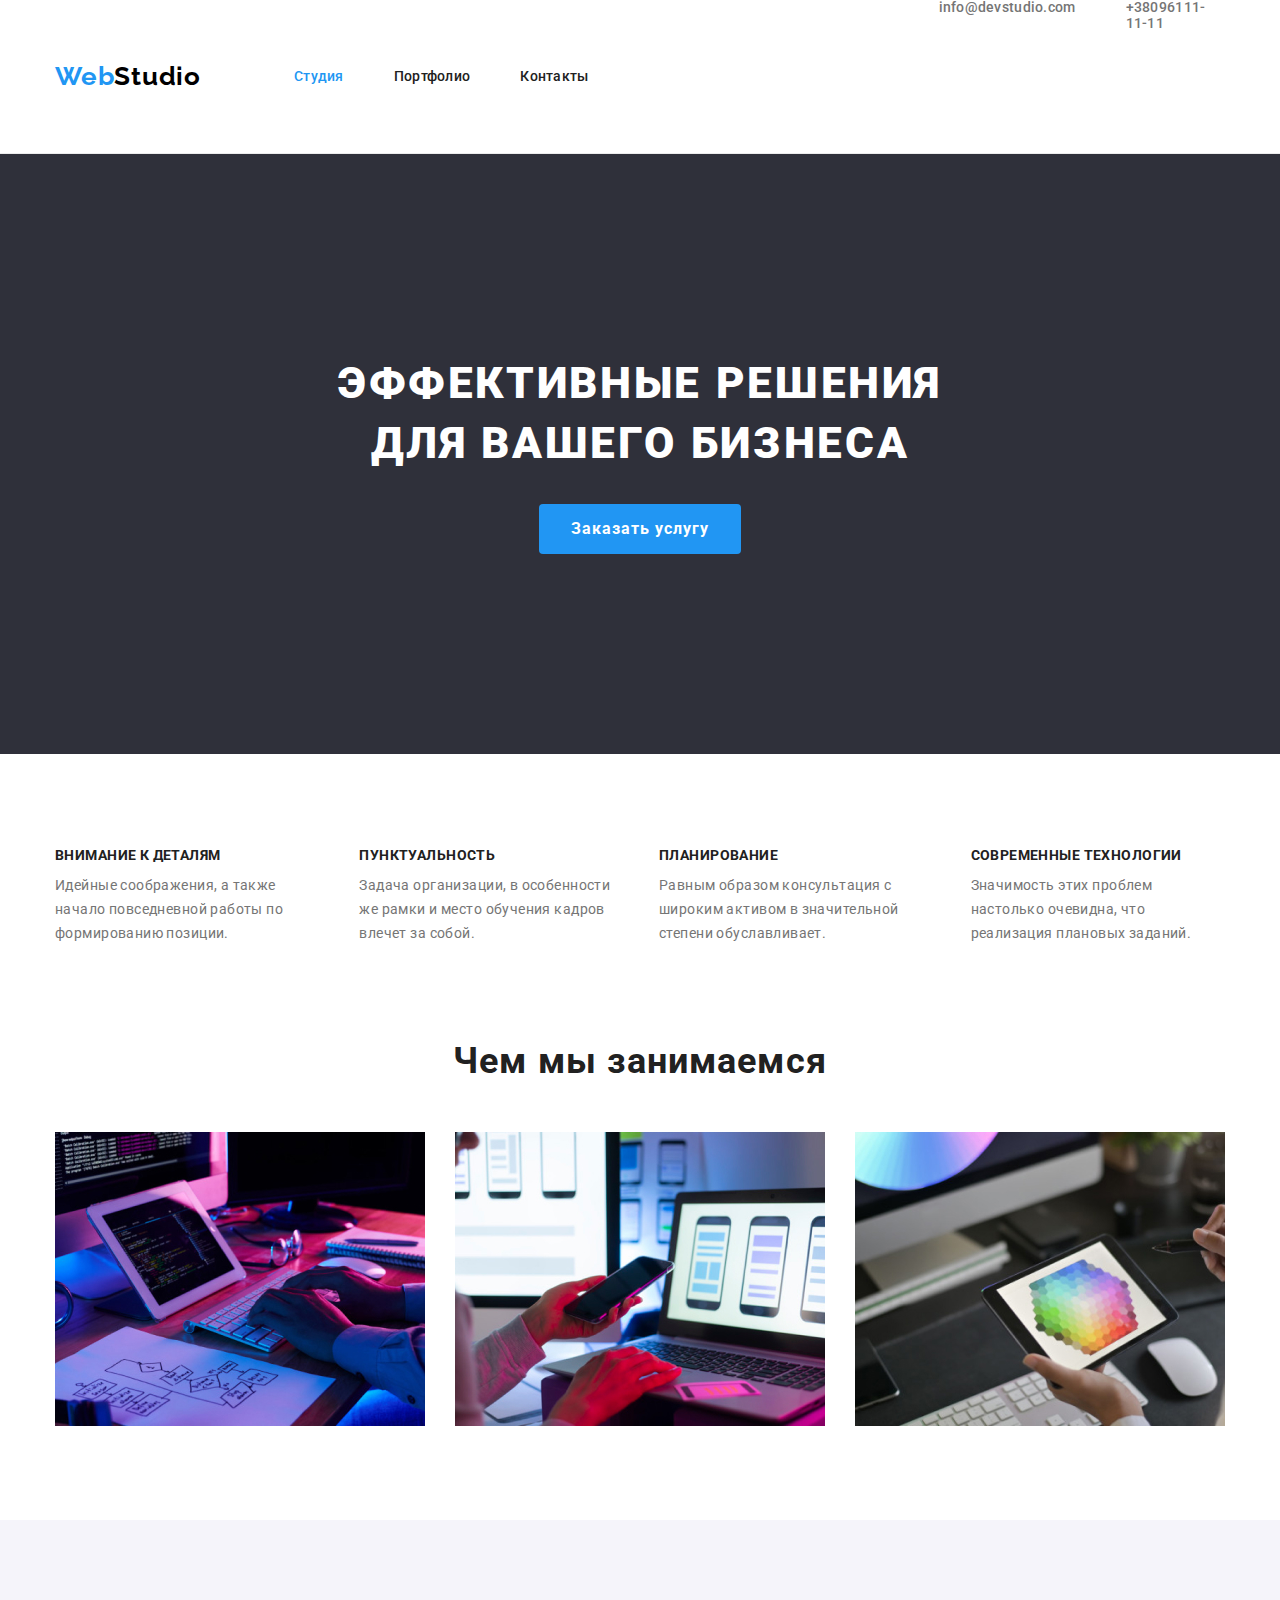
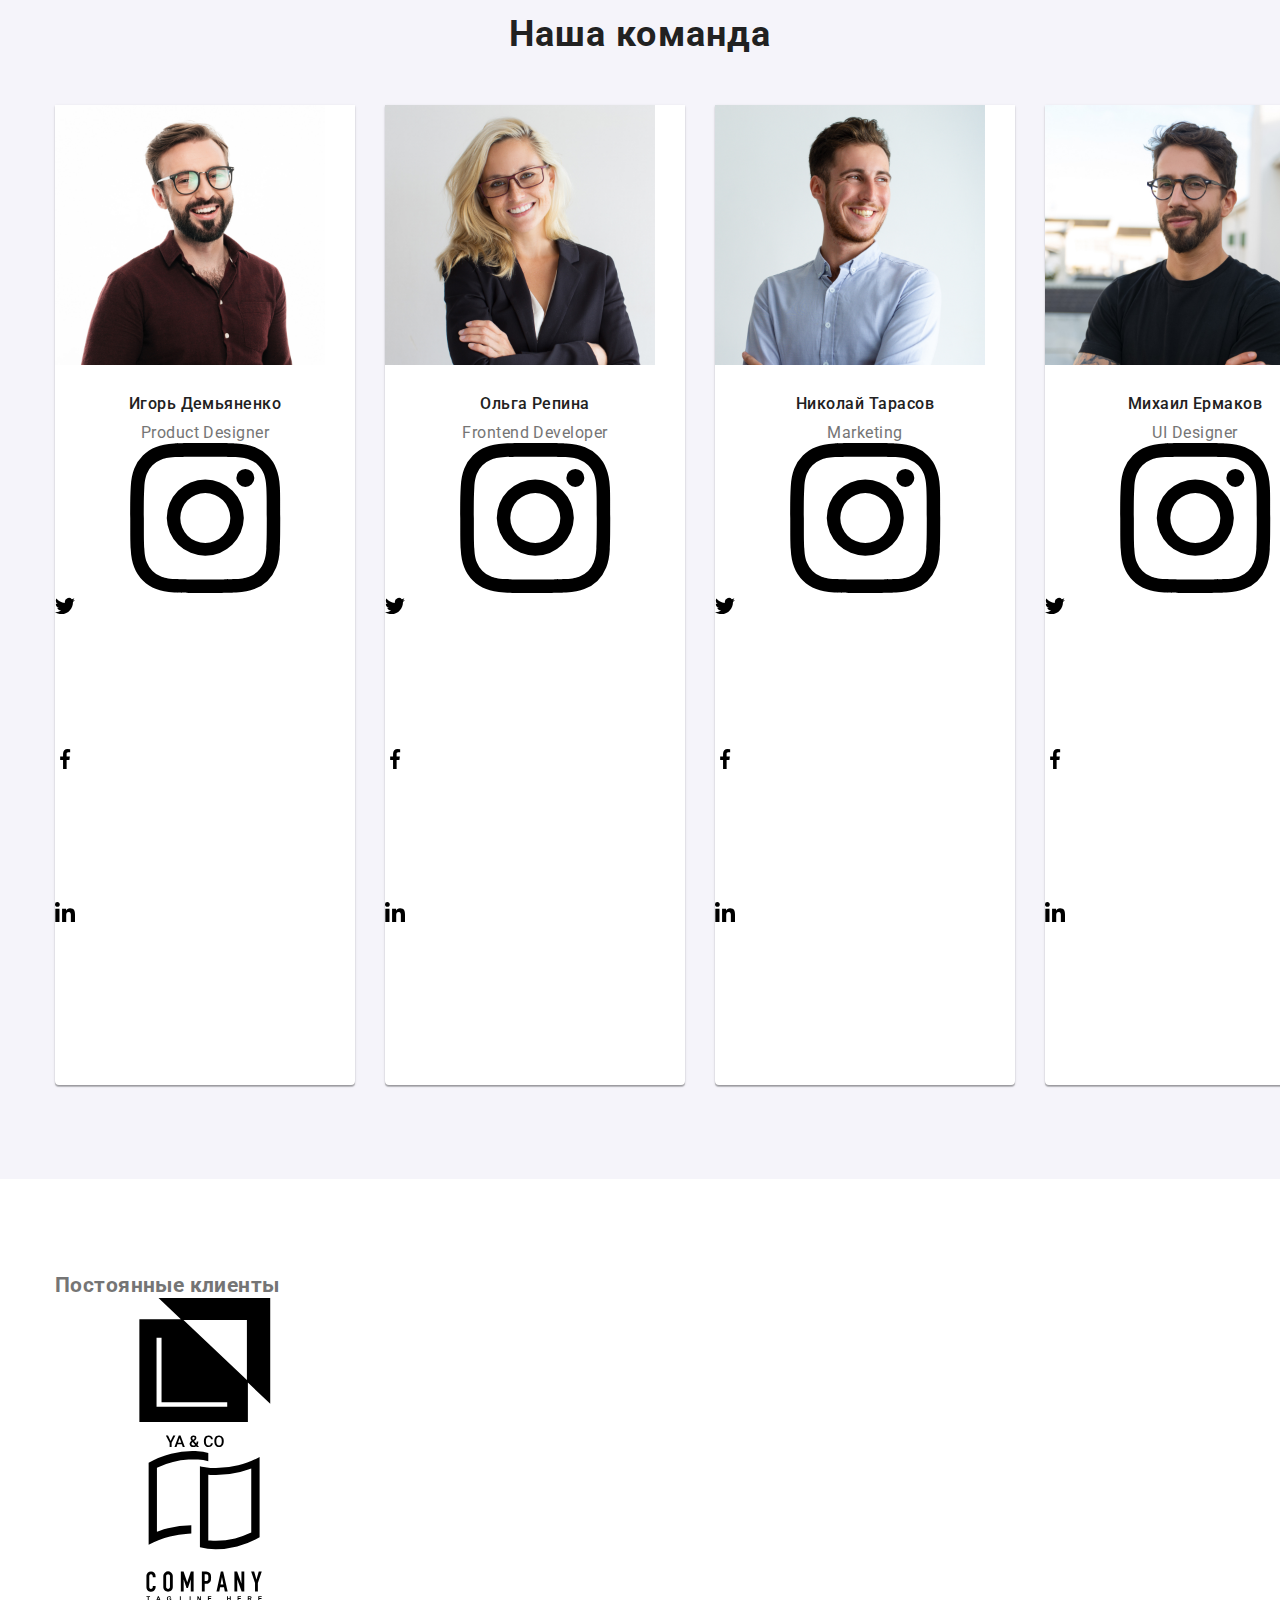
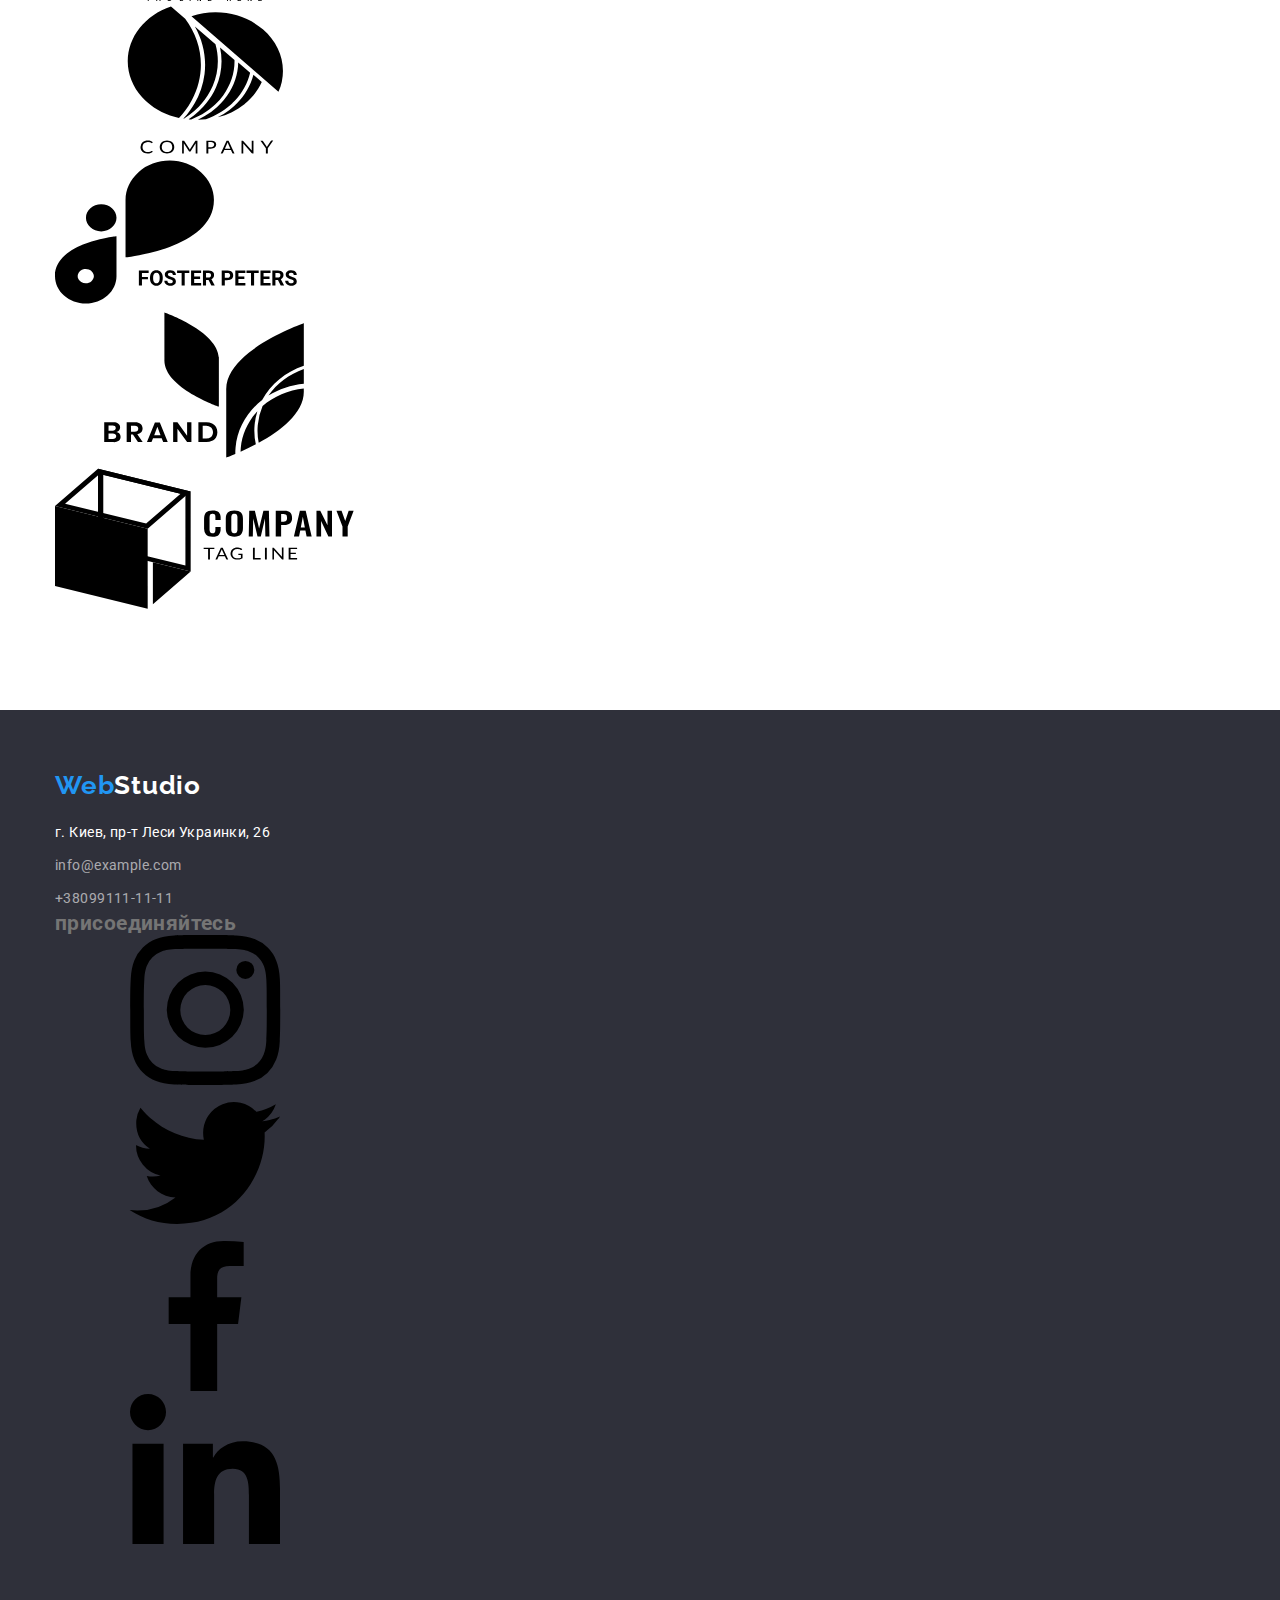
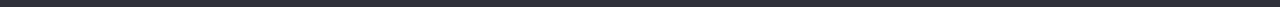
==== index.html @ cafead77 "додає посилання для svg" ====
<!DOCTYPE html>
<html lang="ru">
  <head>
    <meta charset="UTF-8" />
    <meta http-equiv="X-UA-Compatible" content="IE=edge" />
    <meta name="viewport" content="width=device-width, initial-scale=1.0" />
    <link
      rel="stylesheet"
      href="https://cdnjs.cloudflare.com/ajax/libs/modern-normalize/1.0.0/modern-normalize.min.css"
    />
    <link rel="stylesheet" href="./styles/style.css" />
    <title>goit-markup-hw-01</title>
    <link rel="preconnect" href="https://fonts.googleapis.com" />
    <link rel="preconnect" href="https://fonts.gstatic.com" crossorigin />
    <link
      href="https://fonts.googleapis.com/css2?family=Raleway:wght@700&family=Roboto:wght@400;500;700;900&display=swap"
      rel="stylesheet"
    />
  </head>
  <body>
    <!--header-->

    <header class="header-content">
      <div class="container nav">
        <nav class="header-nav">
          <a lang="en" class="logo" href="./index.html"><span class="logo-web">Web</span>Studio</a>

          <ul class="header-link list">
            <li class="item"><a class="link current" href="./index.html">Студия</a></li>
            <li class="item"><a class="link" href="./portfolio.html">Портфолио</a></li>
            <li class="item"><a class="link" href="./index.html">Контакты</a></li>
          </ul>
        </nav>
        <ul class="contact-link list">
          <li>
            <a href="">
              <svg>
                <use href="./images/icon.svg/symbol-defs#icon-mail.svg"></use>
              </svg>
            </a>
          </li>
          <li class="item">
            <a class="link item-mail" href="mailto:info@devstudio.com">info@devstudio.com</a>
          </li>
          <li class="item">
            <a class="link item-phone" href="tel:+380961111111">+38096111-11-11</a>
          </li>
        </ul>
      </div>
    </header>

    <div class="icon"></div>

    <!--Main-->

    <main>
      <!--title-->

      <section class="section hero">
        <div class="container">
          <h1 class="hero-title">
            Эффективные решения <br />
            для вашего бизнеса
          </h1>
          <button class="hero-button" type="button">Заказать услугу</button>
        </div>
      </section>

      <!--skills-->

      <section class="section skill">
        <h2 class="visually-hidden">Скилы</h2>

        <div class="container skill">
          <ul class="skill-list list">
            <li class="skill-box">
              <h3 class="skill-title">Внимание к деталям</h3>
              <p class="skill-text">
                Идейные соображения, а также начало повседневной работы по формированию позиции.
              </p>
            </li>

            <li class="skill-box">
              <h3 class="skill-title">Пунктуальность</h3>
              <p class="skill-text">
                Задача организации, в особенности же рамки и место обучения кадров влечет за собой.
              </p>
            </li>

            <li class="skill-box">
              <h3 class="skill-title">Планирование</h3>
              <p class="skill-text">
                Равным образом консультация с широким активом в значительной степени обуславливает.
              </p>
            </li>

            <li class="skill-box">
              <h3 class="skill-title">Современные технологии</h3>
              <p class="skill-text">
                Значимость этих проблем настолько очевидна, что реализация плановых заданий.
              </p>
            </li>
          </ul>
        </div>
      </section>

      <!-- our work -->

      <section class="section work">
        <div class="container work">
          <h2 class="work-title">Чем мы занимаемся</h2>

          <ul class="work-list list">
            <li class="work-image"><img src="./images/box1.jpg" alt="работа" width="370" /></li>
            <li class="work-image"><img src="./images/box2.jpg" alt="работа" width="370" /></li>
            <li class="work-image"><img src="./images/box3.jpg" alt="работа" width="370" /></li>
          </ul>
        </div>
      </section>

      <!--our team -->

      <section class="section team">
        <div class="container">
          <h2 class="team-title">Наша команда</h2>

          <ul class="team-list list">
            <li class="team-worker">
              <img
                class="worker-photo"
                src="./images/photo1.jpg"
                alt="работник1"
                width="270"
                height="260"
              />
              <div class="team-context">
                <h3 class="team-name">Игорь Демьяненко</h3>
                <p class="team-job">Product Designer</p>
                <ul class="list list-icon">
                  <li class="icon-link">
                    <a class="link link-instagram" href="./portfolio.html">
                      <svg class="icon">
                        <use href="./images/icon.svg/symbol-defs.svg#icon-instagram"></use>
                      </svg>
                    </a>
                  </li>
                  <li class="icon-link">
                    <a class="link link-instagram" href="./portfolio.html">
                      <svg class="icon">
                        <use
                          href="./images/icon.svg/symbol-defs.svg#icon-twitter"
                          width="20"
                          height="20"
                        ></use>
                      </svg>
                    </a>
                  </li>
                  <li class="icon-link">
                    <a class="link" href="./portfolio.html">
                      <svg class="icon icon-instagram">
                        <use
                          href="./images/icon.svg/symbol-defs.svg#icon-facebook"
                          width="20"
                          height="20"
                        ></use>
                      </svg>
                    </a>
                  </li>
                  <li class="icon-link">
                    <a class="link" href="./portfolio.html">
                      <svg class="icon icon-instagram">
                        <use
                          href="./images/icon.svg/symbol-defs.svg#icon-linkedin"
                          width="20"
                          height="20"
                        ></use>
                      </svg>
                    </a>
                  </li>
                </ul>
              </div>
            </li>

            <li class="team-worker">
              <img
                class="worker-photo"
                src="./images/photo2.jpg"
                alt="работник2"
                width="270"
                height="260"
              />
              <div class="team-context">
                <h3 class="team-name">Ольга Репина</h3>
                <p class="team-job">Frontend Developer</p>
                <ul class="list list-icon">
                  <li class="icon-link">
                    <a class="link link-instagram" href="./portfolio.html">
                      <svg class="icon">
                        <use href="./images/icon.svg/symbol-defs.svg#icon-instagram"></use>
                      </svg>
                    </a>
                  </li>
                  <li class="icon-link">
                    <a class="link link-instagram" href="./portfolio.html">
                      <svg class="icon">
                        <use
                          href="./images/icon.svg/symbol-defs.svg#icon-twitter"
                          width="20"
                          height="20"
                        ></use>
                      </svg>
                    </a>
                  </li>
                  <li class="icon-link">
                    <a class="link" href="./portfolio.html">
                      <svg class="icon icon-instagram">
                        <use
                          href="./images/icon.svg/symbol-defs.svg#icon-facebook"
                          width="20"
                          height="20"
                        ></use>
                      </svg>
                    </a>
                  </li>
                  <li class="icon-link">
                    <a class="link" href="./portfolio.html">
                      <svg class="icon icon-instagram">
                        <use
                          href="./images/icon.svg/symbol-defs.svg#icon-linkedin"
                          width="20"
                          height="20"
                        ></use>
                      </svg>
                    </a>
                  </li>
                </ul>
              </div>
            </li>
            <li class="team-worker">
              <img
                class="worker-photo"
                src="./images/photo3.jpg"
                alt="работник3"
                width="270"
                height="260"
              />
              <div class="team-context">
                <h3 class="team-name">Николай Тарасов</h3>
                <p class="team-job">Marketing</p>
                <ul class="list list-icon">
                  <li class="icon-link">
                    <a class="link link-instagram" href="./portfolio.html">
                      <svg class="icon">
                        <use href="./images/icon.svg/symbol-defs.svg#icon-instagram"></use>
                      </svg>
                    </a>
                  </li>
                  <li class="icon-link">
                    <a class="link link-instagram" href="./portfolio.html">
                      <svg class="icon">
                        <use
                          href="./images/icon.svg/symbol-defs.svg#icon-twitter"
                          width="20"
                          height="20"
                        ></use>
                      </svg>
                    </a>
                  </li>
                  <li class="icon-link">
                    <a class="link" href="./portfolio.html">
                      <svg class="icon icon-instagram">
                        <use
                          href="./images/icon.svg/symbol-defs.svg#icon-facebook"
                          width="20"
                          height="20"
                        ></use>
                      </svg>
                    </a>
                  </li>
                  <li class="icon-link">
                    <a class="link" href="./portfolio.html">
                      <svg class="icon icon-instagram">
                        <use
                          href="./images/icon.svg/symbol-defs.svg#icon-linkedin"
                          width="20"
                          height="20"
                        ></use>
                      </svg>
                    </a>
                  </li>
                </ul>
              </div>
            </li>

            <li class="team-worker">
              <img
                class="worker-photo"
                src="./images/photo4.jpg"
                alt="работник4"
                width="270"
                height="260"
              />
              <div class="team-context">
                <h3 class="team-name">Михаил Ермаков</h3>
                <p class="team-job">UI Designer</p>
                <ul class="list list-icon">
                  <li class="icon-link">
                    <a class="link link-instagram" href="./portfolio.html">
                      <svg class="icon">
                        <use href="./images/icon.svg/symbol-defs.svg#icon-instagram"></use>
                      </svg>
                    </a>
                  </li>
                  <li class="icon-link">
                    <a class="link link-instagram" href="./portfolio.html">
                      <svg class="icon">
                        <use
                          href="./images/icon.svg/symbol-defs.svg#icon-twitter"
                          width="20"
                          height="20"
                        ></use>
                      </svg>
                    </a>
                  </li>
                  <li class="icon-link">
                    <a class="link" href="./portfolio.html">
                      <svg class="icon icon-instagram">
                        <use
                          href="./images/icon.svg/symbol-defs.svg#icon-facebook"
                          width="20"
                          height="20"
                        ></use>
                      </svg>
                    </a>
                  </li>
                  <li class="icon-link">
                    <a class="link" href="./portfolio.html">
                      <svg class="icon icon-instagram">
                        <use
                          href="./images/icon.svg/symbol-defs.svg#icon-linkedin"
                          width="20"
                          height="20"
                        ></use>
                      </svg>
                    </a>
                  </li>
                </ul>
              </div>
            </li>
          </ul>
        </div>
      </section>

      <!-- clients -->

      <section class="section">
        <div class="container">
          <h2 class="title title-client">Постоянные клиенты</h2>

          <ul class="list list-client">
            <li>
              <a class="link link-client" href="">
                <svg class="icon-client company1">
                  <use href="./images/icon.svg/symbol-defs.svg#icon-company1"></use>
                </svg>
              </a>
            </li>
            <li>
              <a class="link link-client" href="">
                <svg class="icon-client company2">
                  <use href="./images/icon.svg/symbol-defs.svg#icon-company2"></use>
                </svg>
              </a>
            </li>
            <li>
              <a class="link link-client" href="">
                <svg class="icon-client company3">
                  <use href="./images/icon.svg/symbol-defs.svg#icon-company3"></use>
                </svg>
              </a>
            </li>
            <li>
              <a class="link link-client" href="">
                <svg class="icon-client company4">
                  <use href="./images/icon.svg/symbol-defs.svg#icon-company4"></use>
                </svg>
              </a>
            </li>
            <li>
              <a class="link link-client" href="">
                <svg class="icon-client company5">
                  <use href="./images/icon.svg/symbol-defs.svg#icon-company5"></use>
                </svg>
              </a>
            </li>
            <li>
              <a class="link link-client" href="">
                <svg class="icon-client company6">
                  <use href="./images/icon.svg/symbol-defs.svg#icon-company6"></use>
                </svg>
              </a>
            </li>
          </ul>
        </div>
      </section>
    </main>

    <!--footer-->

    <footer class="footer-content">
      <div class="container footer-container">
        <div>
          <a lang="en" class="logo" href="./index.html"><span class="logo-web">Web</span>Studio</a>
          <address class="addres">
            <ul class="footer-link list">
              <li class="item">
                <a
                  class="map-link"
                  href="https://goo.gl/maps/2Jbn84FayPKxQuNF9"
                  target="_blank"
                  rel="noopener nofollow"
                  >г. Киев, пр-т Леси Украинки, 26
                </a>
              </li>
              <li class="item">
                <a class="link" href="mailto:info@example.com">info@example.com</a>
              </li>
              <li class="item"><a class="link" href="tel:+380991111111">+38099111-11-11</a></li>
            </ul>
          </address>
        </div>
        <div>
          <section class="section-social">
            <h2 class="social-title">присоединяйтесь</h2>
            <ul class="list list-social">
              <li class="blank-social">
                <a class="link" href="">
                  <svg class="footer-icon">
                    <use href="/images/icon.svg/symbol-defs.svg#icon-instagram"></use>
                  </svg>
                </a>
              </li>
              <li class="blank-social">
                <a class="link" href="">
                  <svg class="footer-icon">
                    <use href="/images/icon.svg/symbol-defs.svg#icon-twitter"></use>
                  </svg>
                </a>
              </li>
              <li class="blank-social">
                <a class="link" href="">
                  <svg class="footer-icon">
                    <use href="/images/icon.svg/symbol-defs.svg#icon-facebook"></use>
                  </svg>
                </a>
              </li>
              <li class="blank-social">
                <a class="link" href="">
                  <svg class="footer-icon">
                    <use href="/images/icon.svg/symbol-defs.svg#icon-linkedin"></use>
                  </svg>
                </a>
              </li>
            </ul>
          </section>
        </div>
      </div>
    </footer>
  </body>
</html>
---- styles/style.css ----
:root {
  --primari-text-color: #757575;
  --secondary-text-color: #ffffff;
  --title-text-color: #212121;
  --first-bcg-color: #2f303a;
  --second-bcg-color: #f5f4fa;
  --link-color: #2196f3;
  --third-text-color: rgba(255, 255, 255, 0.6);
  --first-logo-color: #2196f3;
  --second-logo-color: #000000;
  --main-border-color: #ececec;
  --secondary-border-color: #eeeeee;
}

body {
  font-family: 'Roboto', sans-serif;
  font-size: 14px;
  letter-spacing: 0.03em;
  background-color: #ffffff;
  color: var(--primari-text-color);
}

h1,
h2,
h3,
h4,
h5,
h6,
p {
  margin: 0;
}

img {
  display: block;
  max-width: 100%;
  height: auto;
}

.list {
  list-style: none;
  padding-left: 0;
  margin: 0;
}

.link {
  text-decoration: none;
}
/* container */

.container {
  width: 1200px;
  margin: 0 auto;
  padding: 0 15px;
}

/* section */
.section {
  padding-top: 94px;
  padding-bottom: 94px;
}
/* header */

.header-content {
  border-bottom: 1px solid var(--main-border-color);
}

.header-content .logo {
  padding-top: 24px;
  padding-bottom: 25px;
  font-family: 'Raleway';
  font-weight: 700;
  font-size: 26px;
  line-height: 1.19;
  letter-spacing: 0.03em;
  text-decoration: none;
  color: var(--second-logo-color);
}

.logo-web {
  color: var(--first-logo-color);
}

.header-nav {
  display: flex;
}

.container.nav {
  display: flex;
  align-items: center;
}

.header-link {
  align-items: center;
  display: flex;

  margin-left: 93px;
}

.header-content .link:hover,
.header-content .link:focus {
  color: var(--link-color);
}

.header-link .link {
  display: block;
  text-decoration: none;
  font-weight: 500;
  font-size: 14px;
  line-height: 1.14;
  letter-spacing: 0.02em;
  color: var(--title-text-color);
}

.header-link .link.current {
  color: var(--link-color);
}

.header-link > .item:nth-child(n + 2) {
  margin-left: 50px;
}
.contact-link {
  display: flex;

  margin-left: auto;
}
.contact-link .link {
  display: block;

  text-decoration: none;
  font-weight: 500;
  font-size: 14px;
  line-height: 1.14;
  letter-spacing: 0.02em;
  color: var(--primari-text-color);
}

.contact-link > .item:nth-child(n + 2) {
  margin-left: 50px;
}

/* main */

/* hiden */

.visually-hidden {
  position: absolute;
  width: 1px;
  height: 1px;
  margin: -1px;
  border: 0;
  padding: 0;

  white-space: nowrap;
  clip-path: inset(100%);
  clip: rect(0 0 0 0);
  overflow: hidden;
}

/* portfolio setion */

/* portfolio buttons */

.buttons {
  display: flex;
  justify-content: center;

  margin-bottom: 50px;
}

.buttons > .item:nth-child(n + 2) {
  margin-left: 8px;
}

.buttons .button {
  cursor: pointer;

  border-radius: 4px;
  border: transparent;

  text-align: center;

  text-decoration: none;
  font-family: 'Roboto';
  font-style: normal;
  font-weight: 500;
  font-size: 16px;
  line-height: 1.62;
  letter-spacing: 0.03em;
  background-color: var(--second-bcg-color);
  color: var(--title-text-color);
}

.buttons .button:hover,
.buttons .button:focus {
  background-color: var(--link-color);
  color: var(--secondary-text-color);
}

.button.all {
  width: 73px;
  height: 38px;
  left: 495px;
  top: 174px;
}

.button.web {
  width: 128px;
  height: 38px;
  left: 576px;
  top: 174px;
}

.button.app {
  width: 145px;
  height: 38px;
  left: 712px;
  top: 174px;
}

.button.design {
  width: 103px;
  height: 38px;
  left: 865px;
  top: 174px;
}

.button.marcketing {
  width: 130px;
  height: 38px;
  left: 976px;
  top: 174px;
}
/* portfolio projects */

.project-list {
  display: flex;
  flex-wrap: wrap;
}

.project-card {
  width: 370px;
}

.project-card:nth-child(-n + 6) {
  margin-bottom: 30px;
}

.project-card:nth-child(3n + 2) {
  margin-left: 30px;
  margin-right: 30px;
}

.project-box {
  padding: 20px 24px;
  border: 1px solid var(--secondary-border-color);
  border-top: none;
}

.project-title {
  margin-bottom: 4px;
  margin-right: auto;
  font-weight: 700;
  font-size: 18px;
  line-height: 2;
  letter-spacing: 0.06em;
  color: var(--title-text-color);
}

.project-text {
  margin-right: auto;
  font-weight: 400;
  font-size: 16px;
  line-height: 1.88;

  letter-spacing: 0.03em;
}

/* title*/

.section.hero {
  padding-bottom: 200px;
  padding-top: 200px;
  text-align: center;
  background-color: var(--first-bcg-color);
}

.hero .hero-title {
  margin-bottom: 30px;
  font-weight: 900;
  font-size: 44px;
  line-height: 1.36;

  text-align: center;
  letter-spacing: 0.06em;
  text-transform: uppercase;
  color: var(--secondary-text-color);
}

.hero .hero-button {
  cursor: pointer;
  font-weight: 700;
  font-size: 16px;
  line-height: 1.88;

  padding: 10px 32px;

  letter-spacing: 0.06em;
  color: var(--secondary-text-color);
  background-color: var(--link-color);

  border-radius: 4px;
  border: none;
}

.hero-button:hover,
.hero-button:focus {
  background-color: #188ce8;
  box-shadow: 0px 4px 4px rgba(0, 0, 0, 0.15);
}

/* skills */

.skill-list {
  display: flex;
}

.skill-box:not(:last-child) {
  margin-right: 30px;
}

.skill-list .skill-title {
  margin-bottom: 10px;
  font-weight: 700;
  font-size: 14px;
  line-height: 1.14;
  letter-spacing: 0.03em;
  text-transform: uppercase;
  color: var(--title-text-color);
}

.skill-list .skill-text {
  font-weight: 400;
  font-size: 14px;
  line-height: 1.71;
  letter-spacing: 0.03em;
}

/* our work */

.section.work {
  padding-top: 0;
}

.work .work-title {
  margin-bottom: 50px;
  font-weight: 700;
  font-size: 36px;
  line-height: 42px;
  text-align: center;
  letter-spacing: 0.03em;

  color: var(--title-text-color);
}

.work-list {
  display: flex;
}

.work-image:nth-child(2) {
  margin-right: 30px;
  margin-left: 30px;
}

/* our team */

.section.team {
  background-color: var(--second-bcg-color);
}

.team .team-list {
  display: flex;
}

.team-worker {
  border-radius: 0px 0px 4px 4px;
  box-shadow: 0px 1px 3px rgba(0, 0, 0, 0.12), 0px 1px 1px rgba(0, 0, 0, 0.14),
    0px 2px 1px rgba(0, 0, 0, 0.2);
  background-color: var(--secondary-text-color);
}

.team-worker:nth-child(-n + 3) {
  margin-right: 30px;
}

.team-context {
  padding-top: 30px;
  padding-bottom: 30px;
}

.team .team-title {
  margin-bottom: 50px;
  font-weight: 700;
  font-size: 36px;
  line-height: 1.16;
  text-align: center;
  letter-spacing: 0.03em;
  color: var(--title-text-color);
}

.team .team-name {
  margin-top: 0;
  margin-bottom: 10px;
  font-weight: 500;
  font-size: 16px;
  line-height: 1.18;
  /* identical to box height */

  text-align: center;
  letter-spacing: 0.03em;
  color: var(--title-text-color);
}

.team .team-job {
  font-weight: 400;
  font-size: 16px;
  line-height: 1.18;
  /* identical to box height */

  text-align: center;
  letter-spacing: 0.03em;
}

/* footer */

.footer-content {
  padding-top: 60px;
  padding-bottom: 60px;
  background-color: var(--first-bcg-color);
}

.footer-content .logo {
  display: block;
  font-family: 'Raleway';
  font-weight: 700;
  font-size: 26px;
  line-height: 1.19;
  letter-spacing: 0.03em;
  color: var(--secondary-text-color);
  text-decoration: none;
}

.footer-link .link:hover,
.footer-link .link:focus {
  color: var(--link-color);
}

.addres {
  margin-top: 20px;
  font-style: normal;
}

.footer-link .link {
  font-weight: 400;
  font-size: 14px;
  line-height: 1.71;
  letter-spacing: 0.03em;
  color: rgba(255, 255, 255, 0.6);
}

.footer-link > .item:nth-child(n + 2) {
  margin-top: 9px;
}

.map-link {
  text-decoration: none;
  font-weight: 400;
  font-size: 14px;
  line-height: 1.71;
  letter-spacing: 0.03em;
  color: var(--secondary-text-color);
}

.map-link:hover,
.map-link:focus {
  color: var(--link-color);
}
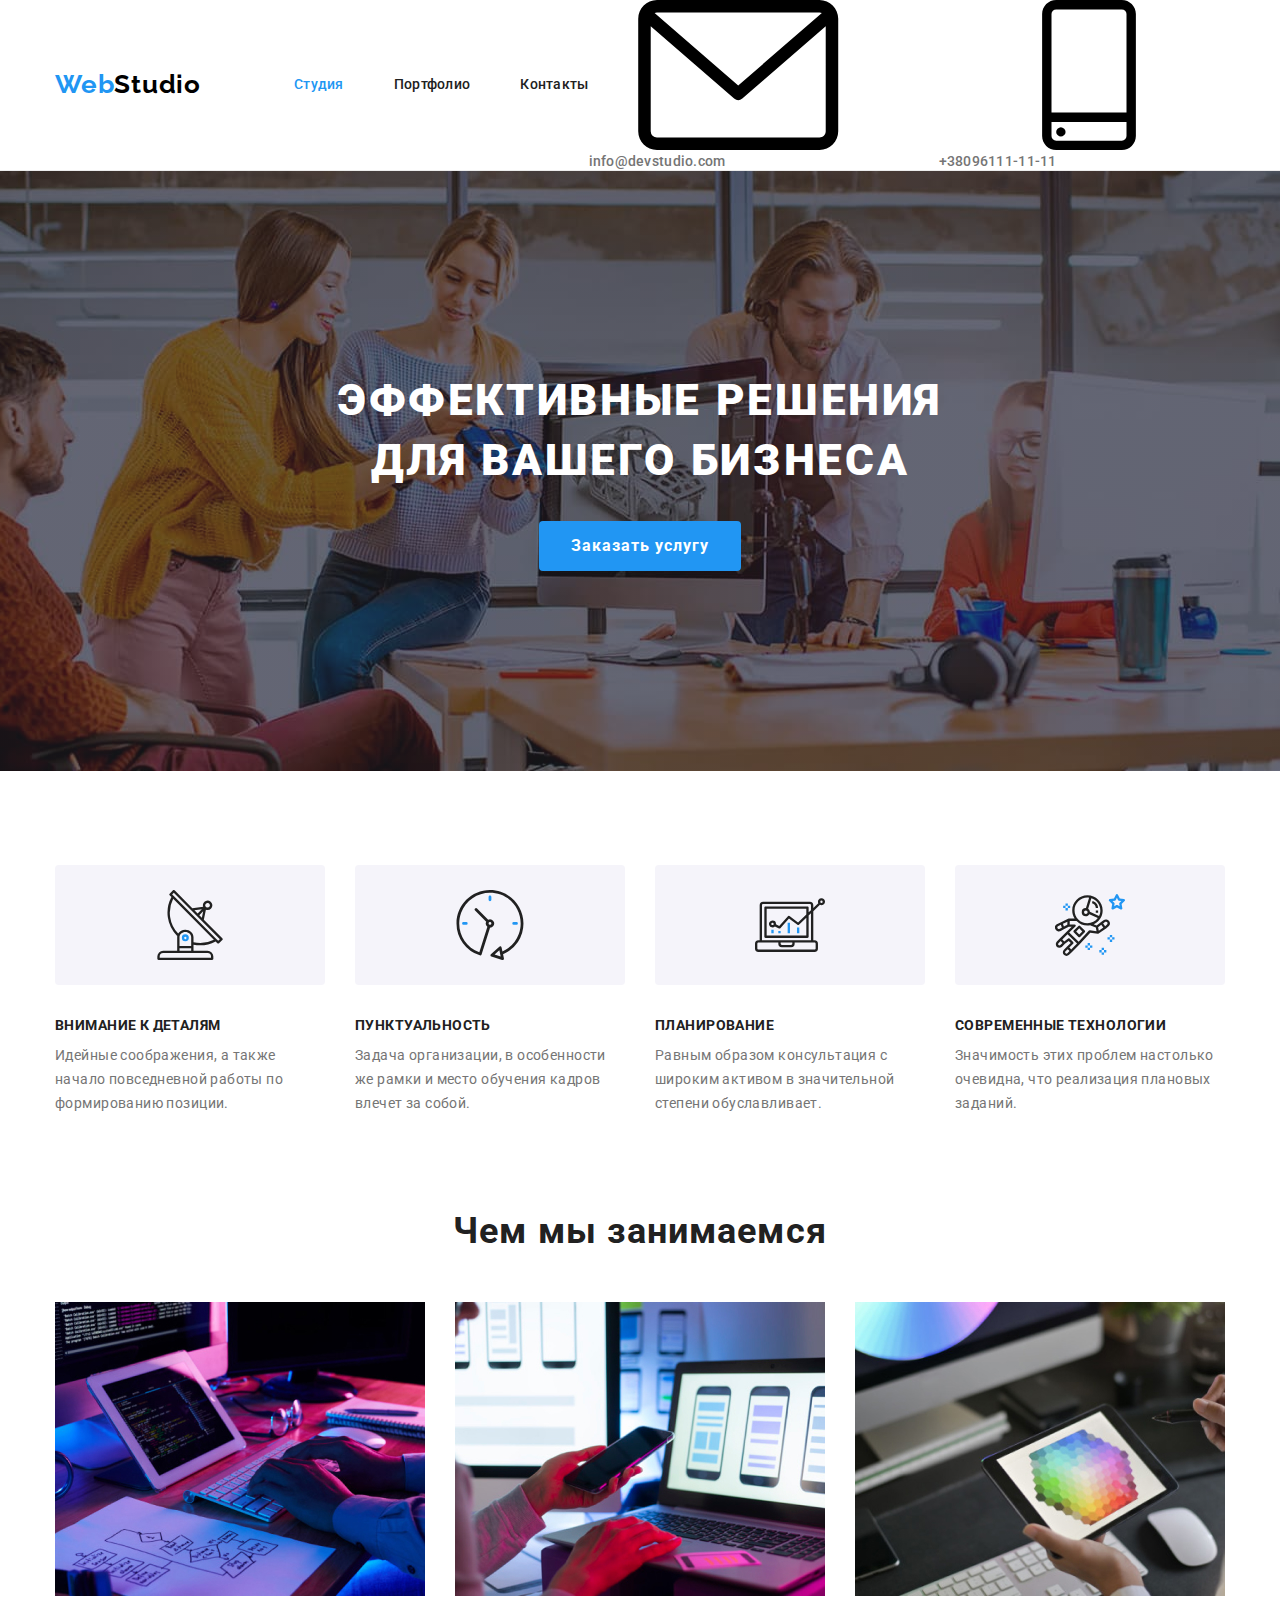
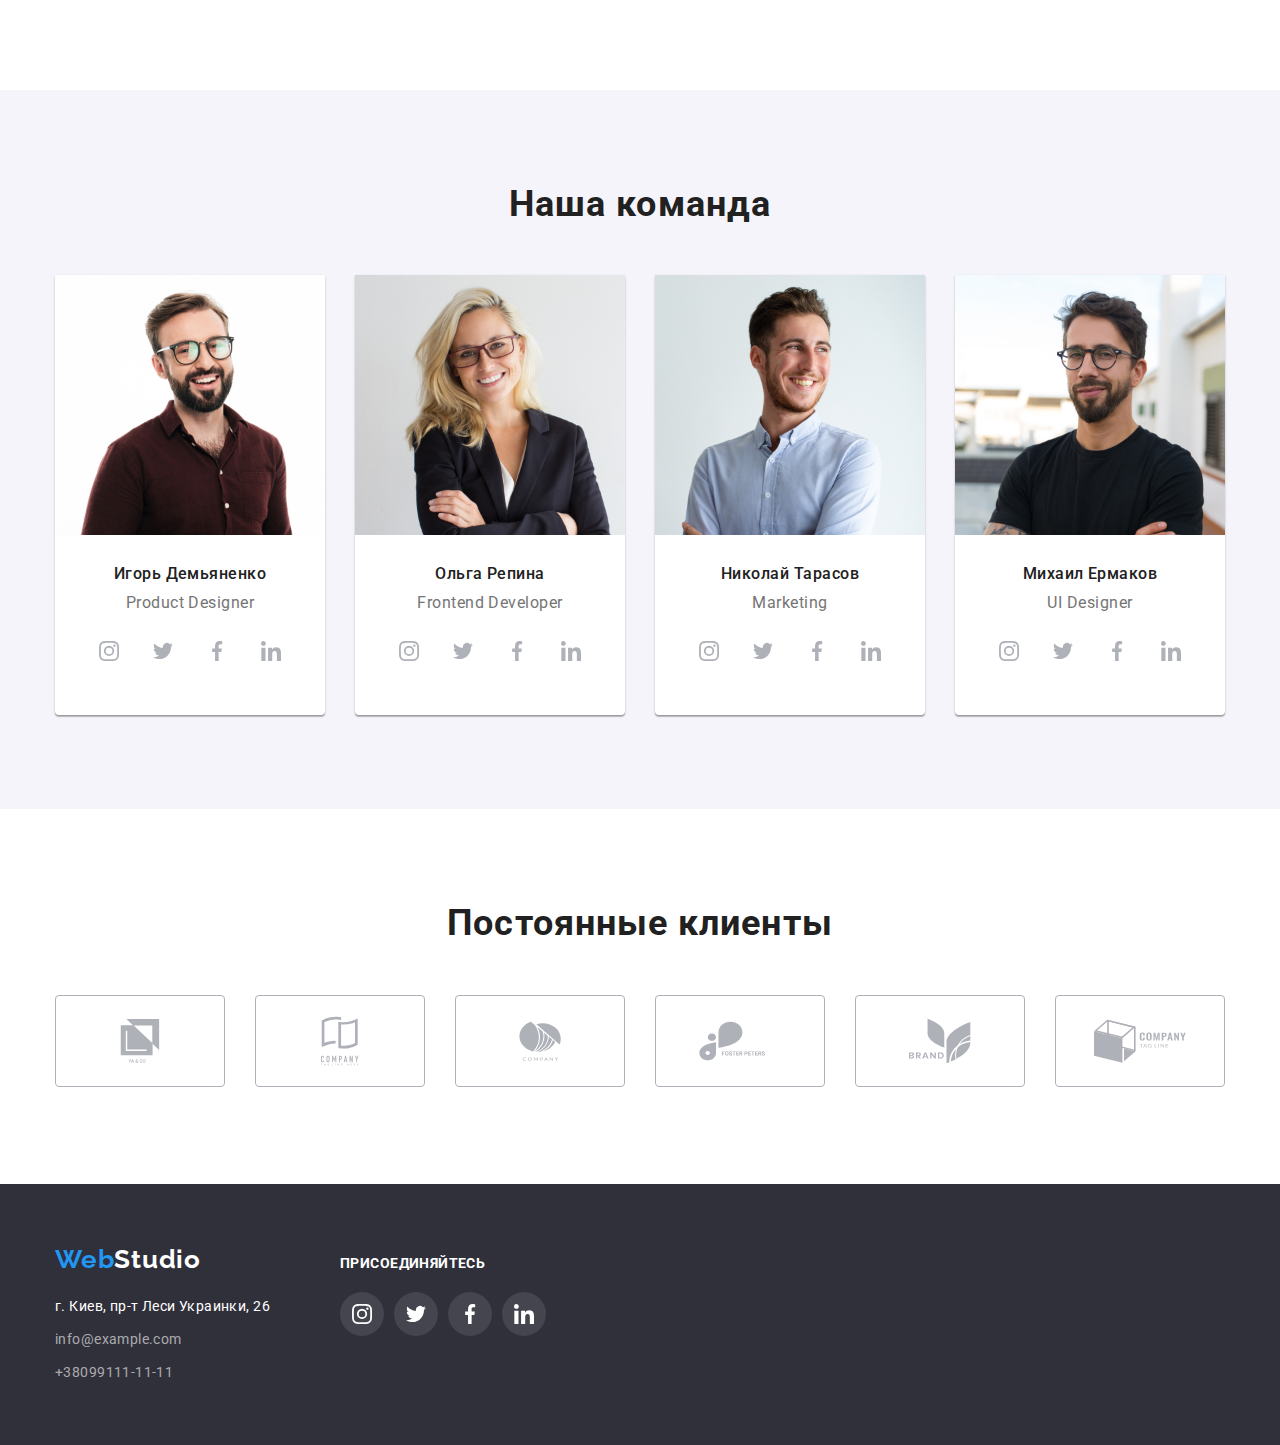
==== commit fcad6413: "додає inline svg" ====
--- a/index.html
+++ b/index.html
@@ -32,24 +32,21 @@
           </ul>
         </nav>
         <ul class="contact-link list">
-          <li>
-            <a href="">
-              <svg>
-                <use href="./images/icon.svg/symbol-defs#icon-mail.svg"></use>
-              </svg>
-            </a>
+          <li class="item">
+            <svg class="icon-mail">
+              <use href="./images/icon.svg/symbol-defs.svg#icon-mail"></use>
+            </svg>
+            <a class="link" href="mailto:info@devstudio.com">info@devstudio.com</a>
           </li>
           <li class="item">
-            <a class="link item-mail" href="mailto:info@devstudio.com">info@devstudio.com</a>
-          </li>
-          <li class="item">
-            <a class="link item-phone" href="tel:+380961111111">+38096111-11-11</a>
+            <svg class="icon-smartphone">
+              <use href="./images/icon.svg/symbol-defs.svg#icon-smartphone"></use>
+            </svg>
+            <a class="link" href="tel:+380961111111">+38096111-11-11</a>
           </li>
         </ul>
       </div>
     </header>
-
-    <div class="icon"></div>
 
     <!--Main-->
 
--- a/styles/style.css
+++ b/styles/style.css
@@ -10,6 +10,8 @@
   --second-logo-color: #000000;
   --main-border-color: #ececec;
   --secondary-border-color: #eeeeee;
+  --main-icon-color: #afb1b8;
+  --main-bg-icon-color: rgba(255, 255, 255, 0.1);
 }
 
 body {
@@ -124,9 +126,6 @@
   margin-left: auto;
 }
 .contact-link .link {
-  display: block;
-
-  text-decoration: none;
   font-weight: 500;
   font-size: 14px;
   line-height: 1.14;
@@ -137,6 +136,39 @@
 .contact-link > .item:nth-child(n + 2) {
   margin-left: 50px;
 }
+
+.icon-mail {
+}
+
+/* .item-mail::before {
+  content: '';
+
+  display: inline-block;
+
+  width: 16px;
+  height: 12px;
+  margin-right: 10px;
+
+  background-image: url(../images/icon.svg/envelope.svg);
+  background-repeat: no-repeat;
+  background-position: center;
+  background-size: cover;
+}
+
+.item-phone::before {
+  content: '';
+
+  display: inline-block;
+
+  width: 10px;
+  height: 16px;
+  margin-right: 10px;
+
+  background-image: url(../images/icon.svg/smartphone.svg);
+  background-repeat: no-repeat;
+  background-position: center;
+  background-size: cover;
+} */
 
 /* main */
 
@@ -194,6 +226,8 @@
 .buttons .button:focus {
   background-color: var(--link-color);
   color: var(--secondary-text-color);
+  box-shadow: 0px 3px 1px rgba(0, 0, 0, 0.1), 0px 1px 2px rgba(0, 0, 0, 0.08),
+    0px 2px 2px rgba(0, 0, 0, 0.12);
 }
 
 .button.all {
@@ -237,6 +271,12 @@
   flex-wrap: wrap;
 }
 
+.project-card:hover,
+.project-card:focus {
+  box-shadow: 0px 1px 1px rgba(0, 0, 0, 0.12), 0px 4px 4px rgba(0, 0, 0, 0.06),
+    1px 4px 6px rgba(0, 0, 0, 0.16);
+}
+
 .project-card {
   width: 370px;
 }
@@ -275,9 +315,19 @@
   letter-spacing: 0.03em;
 }
 
-/* title*/
+/* hero title*/
 
 .section.hero {
+  background-image: linear-gradient(to right, rgba(47, 48, 58, 0.4), rgba(47, 48, 58, 0.4)),
+    url(../images/background-image-hero.jpg);
+
+  background-position: center;
+  background-repeat: no-repeat;
+  background-size: cover;
+
+  max-width: 1600px;
+  margin-left: auto;
+  margin-right: auto;
   padding-bottom: 200px;
   padding-top: 200px;
   text-align: center;
@@ -324,6 +374,36 @@
   display: flex;
 }
 
+.skill-box::before {
+  content: '';
+  display: inline-block;
+  width: 270px;
+  height: 120px;
+  margin-bottom: 30px;
+
+  border-radius: 4px;
+  background-color: var(--second-bcg-color);
+
+  background-repeat: no-repeat;
+  background-position: center;
+}
+
+.skill-box:nth-child(1)::before {
+  background-image: url(../images/icon.svg/satelit.svg);
+}
+
+.skill-box:nth-child(2)::before {
+  background-image: url(../images/icon.svg/clock.svg);
+}
+
+.skill-box:nth-child(3)::before {
+  background-image: url(../images/icon.svg/diagram.svg);
+}
+
+.skill-box:nth-child(4)::before {
+  background-image: url(../images/icon.svg/astronaut.svg);
+}
+
 .skill-box:not(:last-child) {
   margin-right: 30px;
 }
@@ -394,7 +474,7 @@
 
 .team-context {
   padding-top: 30px;
-  padding-bottom: 30px;
+  padding-bottom: 39px;
 }
 
 .team .team-title {
@@ -413,7 +493,6 @@
   font-weight: 500;
   font-size: 16px;
   line-height: 1.18;
-  /* identical to box height */
 
   text-align: center;
   letter-spacing: 0.03em;
@@ -424,13 +503,110 @@
   font-weight: 400;
   font-size: 16px;
   line-height: 1.18;
-  /* identical to box height */
+  margin-bottom: 16px;
 
   text-align: center;
   letter-spacing: 0.03em;
 }
-
+/*  team icons */
+
+.list-icon {
+  display: flex;
+  padding-left: 32px;
+  padding-right: 32px;
+  justify-content: space-between;
+}
+
+.list-icon .link {
+  display: inline-block;
+  cursor: pointer;
+  width: 44px;
+  height: 44px;
+}
+
+.icon {
+  fill: var(--main-icon-color);
+  width: 44px;
+  height: 44px;
+  padding: 12px;
+}
+
+.list-icon .link:hover,
+.list-icon .link:focus {
+  border-radius: 50%;
+  background-color: var(--link-color);
+}
+
+.icon:hover,
+.icon:focus {
+  fill: var(--secondary-text-color);
+}
+
+/* clients */
+
+.title-client {
+  margin-bottom: 50px;
+  font-weight: 700;
+  font-size: 36px;
+  line-height: 1.16;
+  text-align: center;
+  letter-spacing: 0.03em;
+
+  color: var(--title-text-color);
+}
+
+.list-client {
+  display: flex;
+  justify-content: space-between;
+}
+
+.link-client {
+  cursor: pointer;
+  width: 170px;
+  height: 92px;
+}
+
+.icon-client {
+  width: 170px;
+  height: 92px;
+  border: 1px solid var(--main-icon-color);
+  border-radius: 4px;
+  fill: var(--main-icon-color);
+}
+
+.icon-client:hover,
+.icon-client:focus {
+  fill: var(--link-color);
+  border-color: var(--link-color);
+}
+
+.company1 {
+  padding: 23px 64px;
+}
+
+.company2 {
+  padding: 20px 65px;
+}
+
+.company3 {
+  padding: 25px 62px;
+}
+
+.company4 {
+  padding: 25px 42px;
+}
+
+.company5 {
+  padding: 22px 53px;
+}
+
+.company6 {
+  padding: 23px 38px;
+}
 /* footer */
+.footer-container {
+  display: flex;
+}
 
 .footer-content {
   padding-top: 60px;
@@ -484,3 +660,52 @@
 .map-link:focus {
   color: var(--link-color);
 }
+
+/*  social icons */
+
+.social-title {
+  font-weight: 700;
+  font-size: 14px;
+  line-height: 1.14;
+  letter-spacing: 0.03em;
+  text-transform: uppercase;
+
+  color: var(--secondary-text-color);
+
+  padding-top: 12px;
+
+  margin-left: 70px;
+  margin-bottom: 20px;
+}
+
+.list-social {
+  display: flex;
+  margin-left: 70px;
+}
+
+.list-social > .blank-social:not(:last-child) {
+  margin-right: 10px;
+}
+
+.list-social .link {
+  display: inline-block;
+  cursor: pointer;
+  background-color: var(--main-bg-icon-color);
+  border-radius: 50%;
+  width: 44px;
+  height: 44px;
+}
+
+.list-social .link:hover,
+.link-social .link:focus {
+  border-radius: 50%;
+  background-color: var(--link-color);
+}
+
+.footer-icon {
+  fill: var(--secondary-text-color);
+
+  width: 44px;
+  height: 44px;
+  padding: 12px;
+}
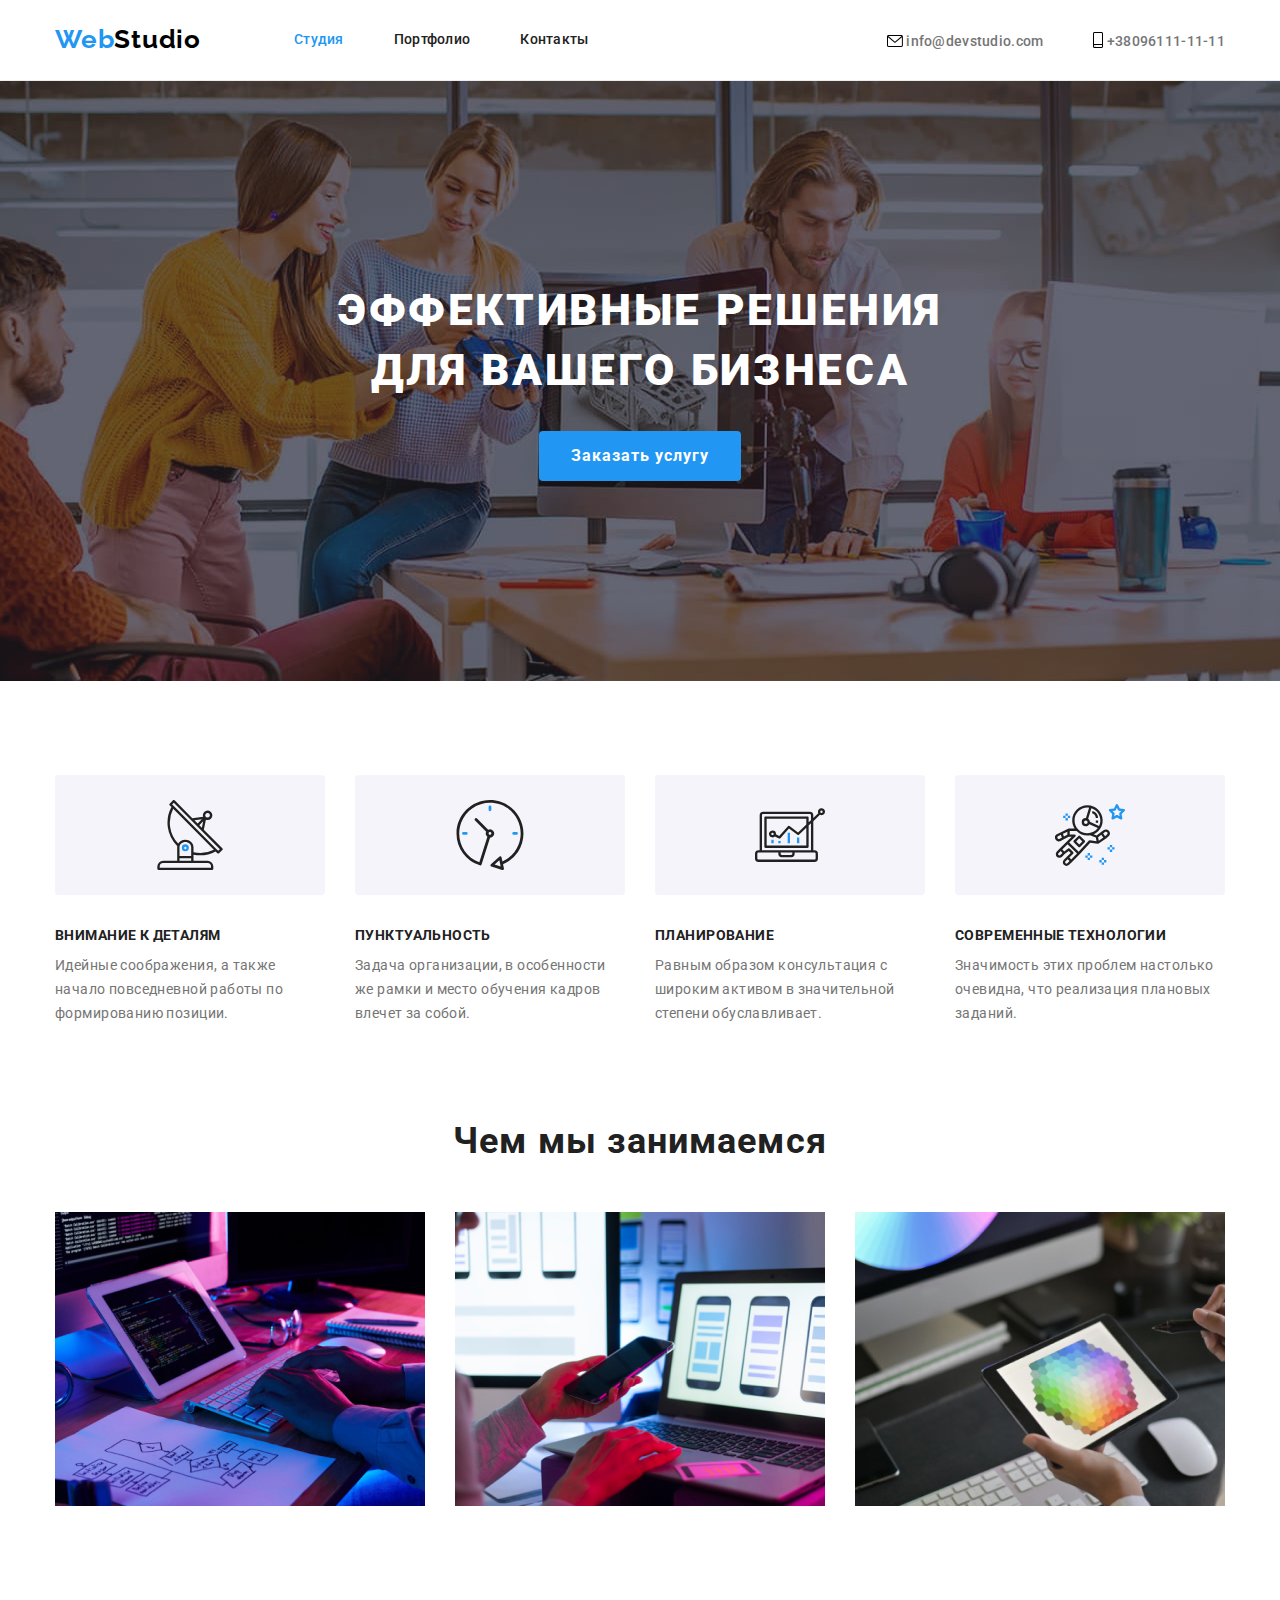
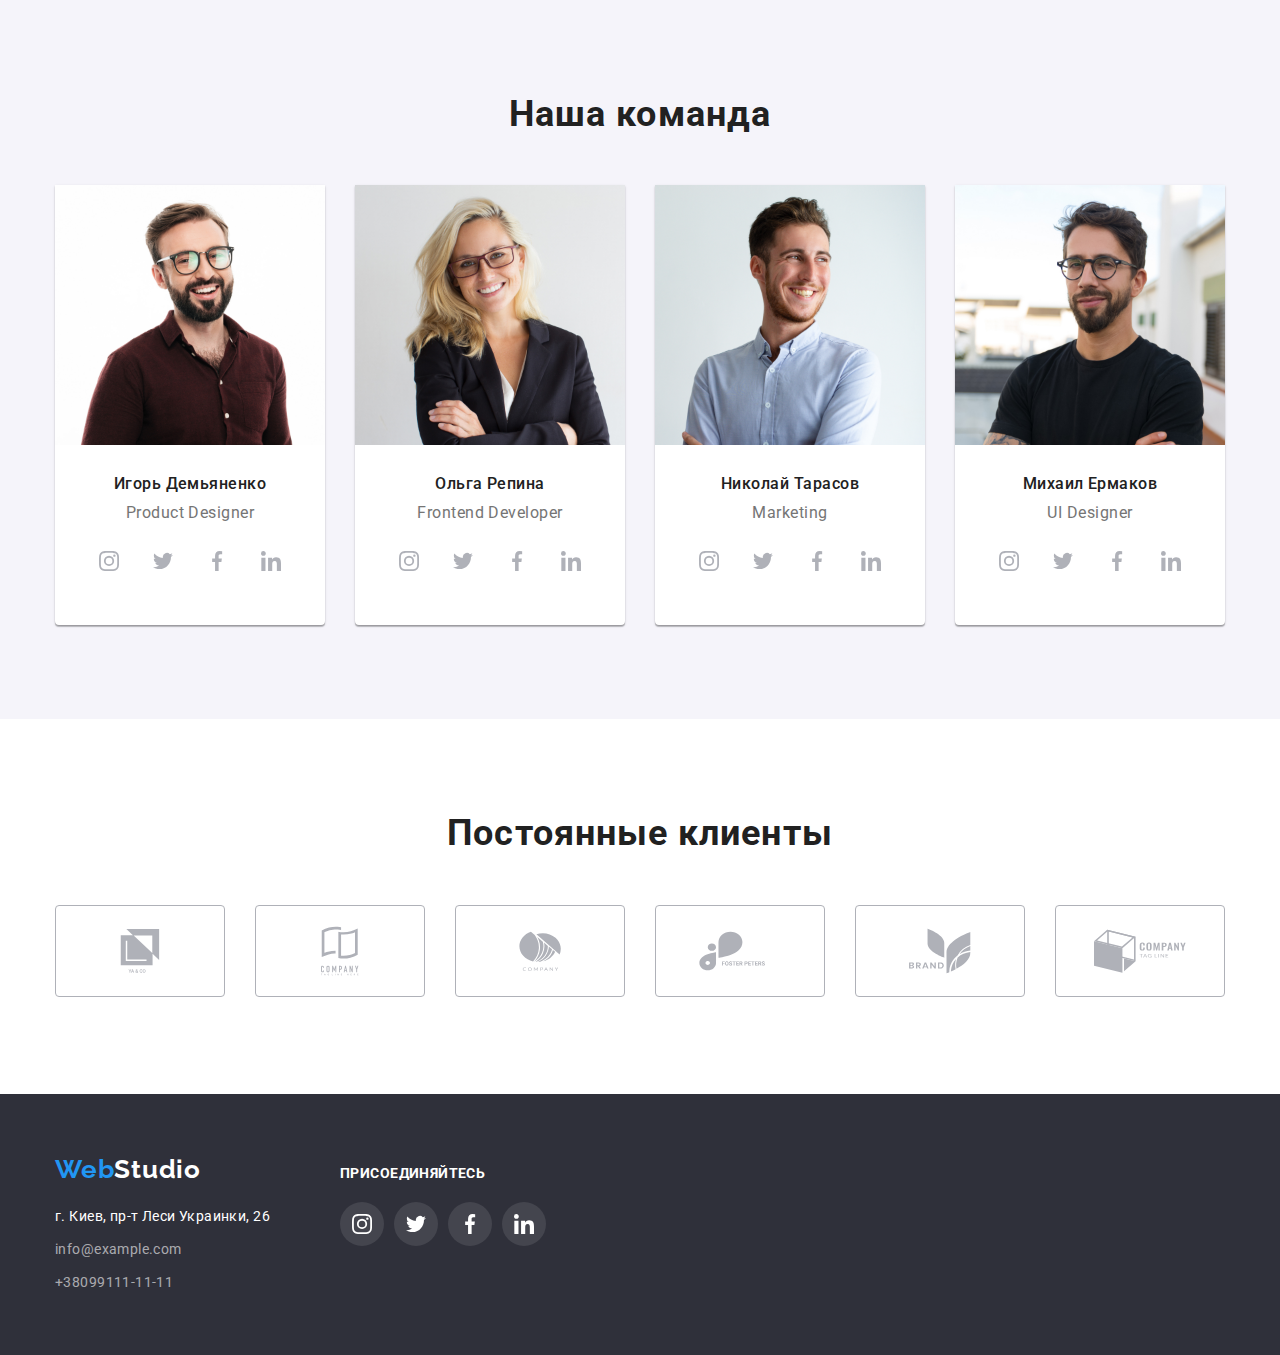
==== commit 62ae84ce: "додає клас item-icon" ====
--- a/index.html
+++ b/index.html
@@ -32,13 +32,13 @@
           </ul>
         </nav>
         <ul class="contact-link list">
-          <li class="item">
+          <li class="item item-icon">
             <svg class="icon-mail">
               <use href="./images/icon.svg/symbol-defs.svg#icon-mail"></use>
             </svg>
             <a class="link" href="mailto:info@devstudio.com">info@devstudio.com</a>
           </li>
-          <li class="item">
+          <li class="item item-icon">
             <svg class="icon-smartphone">
               <use href="./images/icon.svg/symbol-defs.svg#icon-smartphone"></use>
             </svg>
--- a/styles/style.css
+++ b/styles/style.css
@@ -12,6 +12,7 @@
   --secondary-border-color: #eeeeee;
   --main-icon-color: #afb1b8;
   --main-bg-icon-color: rgba(255, 255, 255, 0.1);
+  --hero-linear-gradient: rgba(47, 48, 58, 0.4);
 }
 
 body {
@@ -137,38 +138,34 @@
   margin-left: 50px;
 }
 
+.contact-link > .item:nth-child(1) {
+  position: relative;
+  bottom: -3px;
+}
+
 .icon-mail {
-}
-
-/* .item-mail::before {
-  content: '';
-
   display: inline-block;
 
   width: 16px;
   height: 12px;
-  margin-right: 10px;
-
-  background-image: url(../images/icon.svg/envelope.svg);
-  background-repeat: no-repeat;
-  background-position: center;
-  background-size: cover;
-}
-
-.item-phone::before {
-  content: '';
-
+
+  fill: var(--primari-text-color);
+
+  position: relative;
+  bottom: -1px;
+}
+
+.icon-smartphone {
   display: inline-block;
 
   width: 10px;
   height: 16px;
-  margin-right: 10px;
-
-  background-image: url(../images/icon.svg/smartphone.svg);
-  background-repeat: no-repeat;
-  background-position: center;
-  background-size: cover;
-} */
+
+  fill: var(--primari-text-color);
+
+  position: relative;
+  bottom: -2px;
+}
 
 /* main */
 
@@ -318,7 +315,11 @@
 /* hero title*/
 
 .section.hero {
-  background-image: linear-gradient(to right, rgba(47, 48, 58, 0.4), rgba(47, 48, 58, 0.4)),
+  background-image: linear-gradient(
+      to right,
+      var(--hero-linear-gradient),
+      var(--hero-linear-gradient)
+    ),
     url(../images/background-image-hero.jpg);
 
   background-position: center;
@@ -326,10 +327,12 @@
   background-size: cover;
 
   max-width: 1600px;
+
   margin-left: auto;
   margin-right: auto;
   padding-bottom: 200px;
   padding-top: 200px;
+
   text-align: center;
   background-color: var(--first-bcg-color);
 }
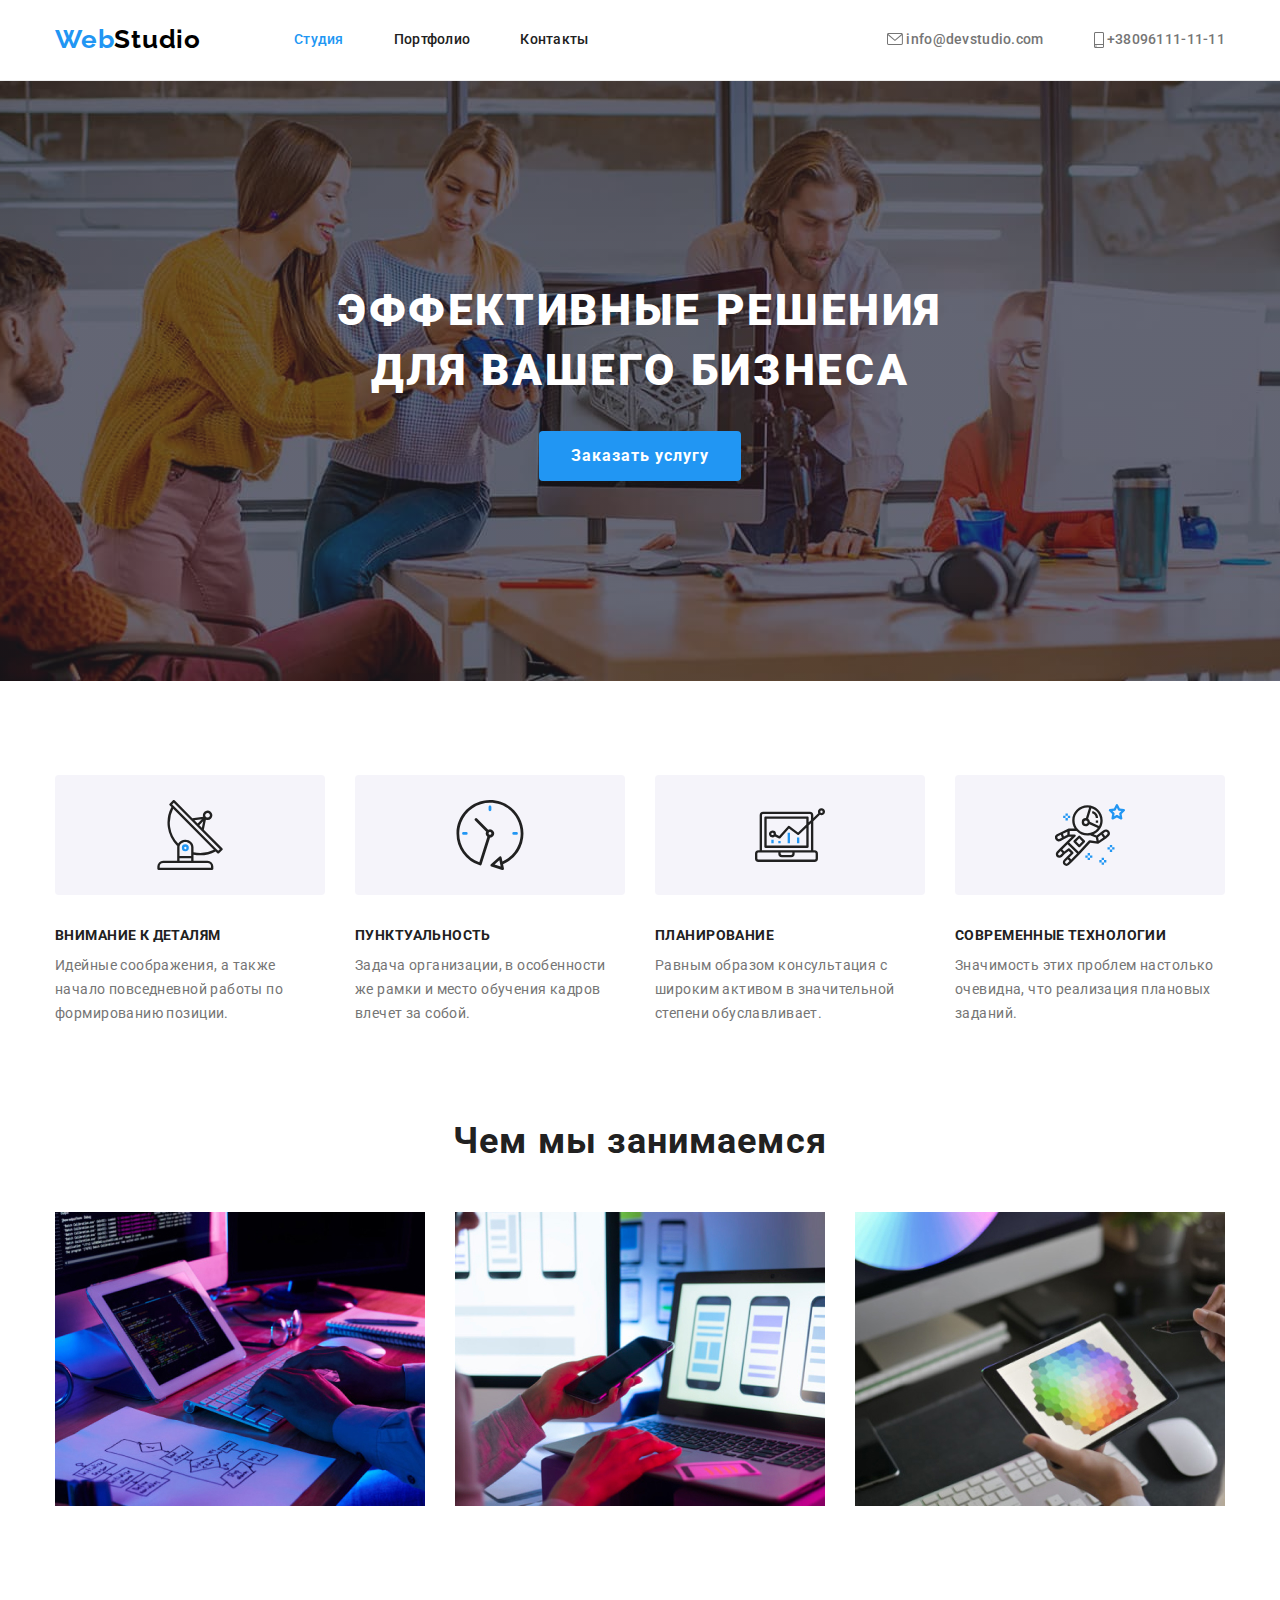
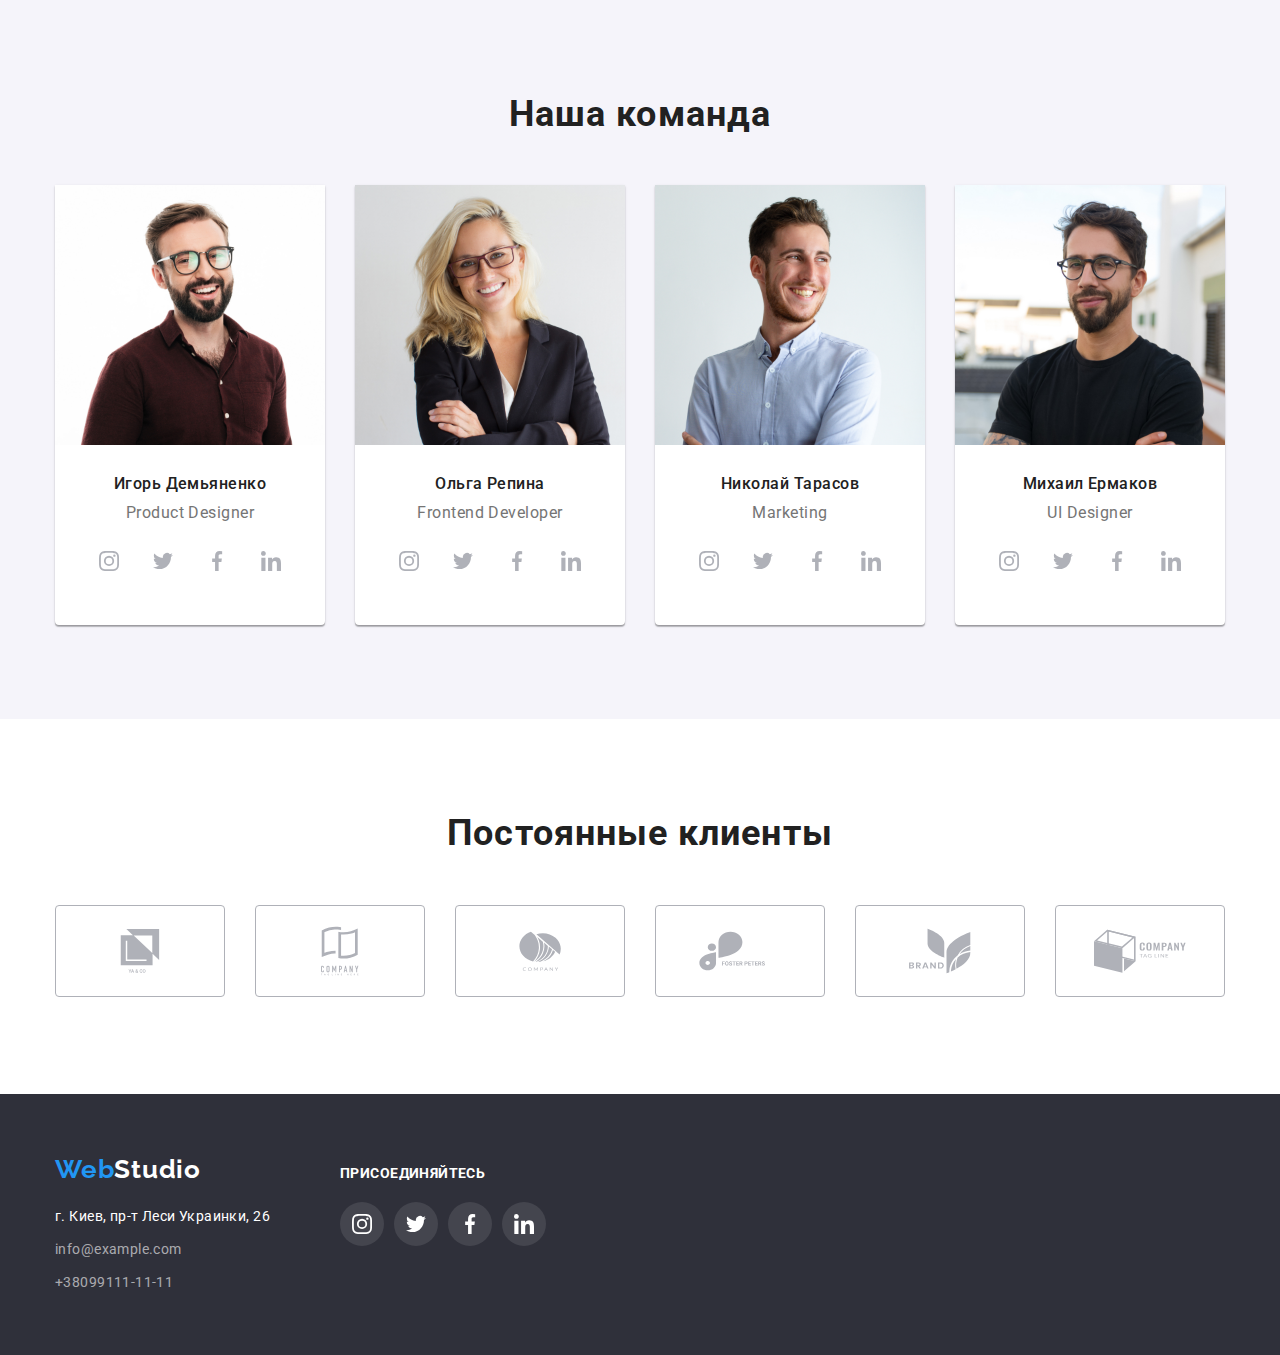
==== commit ccba3cb1: "переміщає в header-i svg в середену посилання, переробляє футер" ====
--- a/index.html
+++ b/index.html
@@ -33,16 +33,20 @@
         </nav>
         <ul class="contact-link list">
           <li class="item item-icon">
-            <svg class="icon-mail">
-              <use href="./images/icon.svg/symbol-defs.svg#icon-mail"></use>
-            </svg>
-            <a class="link" href="mailto:info@devstudio.com">info@devstudio.com</a>
+            <a class="link" href="mailto:info@devstudio.com">
+              <svg class="icon-mail">
+                <use href="./images/icon.svg/symbol-defs.svg#icon-mail"></use>
+              </svg>
+              info@devstudio.com
+            </a>
           </li>
           <li class="item item-icon">
-            <svg class="icon-smartphone">
-              <use href="./images/icon.svg/symbol-defs.svg#icon-smartphone"></use>
-            </svg>
-            <a class="link" href="tel:+380961111111">+38096111-11-11</a>
+            <a class="link" href="tel:+380961111111"
+              ><svg class="icon-smartphone">
+                <use href="./images/icon.svg/symbol-defs.svg#icon-smartphone"></use>
+              </svg>
+              +38096111-11-11
+            </a>
           </li>
         </ul>
       </div>
@@ -104,13 +108,19 @@
       <!-- our work -->
 
       <section class="section work">
-        <div class="container work">
+        <div class="container">
           <h2 class="work-title">Чем мы занимаемся</h2>
 
-          <ul class="work-list list">
-            <li class="work-image"><img src="./images/box1.jpg" alt="работа" width="370" /></li>
-            <li class="work-image"><img src="./images/box2.jpg" alt="работа" width="370" /></li>
-            <li class="work-image"><img src="./images/box3.jpg" alt="работа" width="370" /></li>
+          <ul class="work-list list set-card">
+            <li class="work-image set-item">
+              <img src="./images/box1.jpg" alt="работа" width="370" />
+            </li>
+            <li class="work-image set-item">
+              <img src="./images/box2.jpg" alt="работа" width="370" />
+            </li>
+            <li class="work-image set-item">
+              <img src="./images/box3.jpg" alt="работа" width="370" />
+            </li>
           </ul>
         </div>
       </section>
@@ -121,8 +131,8 @@
         <div class="container">
           <h2 class="team-title">Наша команда</h2>
 
-          <ul class="team-list list">
-            <li class="team-worker">
+          <ul class="team-list list set-card">
+            <li class="team-worker set-item">
               <img
                 class="worker-photo"
                 src="./images/photo1.jpg"
@@ -134,14 +144,14 @@
                 <h3 class="team-name">Игорь Демьяненко</h3>
                 <p class="team-job">Product Designer</p>
                 <ul class="list list-icon">
-                  <li class="icon-link">
+                  <li class="icon-link icon-social">
                     <a class="link link-instagram" href="./portfolio.html">
                       <svg class="icon">
                         <use href="./images/icon.svg/symbol-defs.svg#icon-instagram"></use>
                       </svg>
                     </a>
                   </li>
-                  <li class="icon-link">
+                  <li class="icon-link icon-social">
                     <a class="link link-instagram" href="./portfolio.html">
                       <svg class="icon">
                         <use
@@ -152,7 +162,7 @@
                       </svg>
                     </a>
                   </li>
-                  <li class="icon-link">
+                  <li class="icon-link icon-social">
                     <a class="link" href="./portfolio.html">
                       <svg class="icon icon-instagram">
                         <use
@@ -163,7 +173,7 @@
                       </svg>
                     </a>
                   </li>
-                  <li class="icon-link">
+                  <li class="icon-link icon-social">
                     <a class="link" href="./portfolio.html">
                       <svg class="icon icon-instagram">
                         <use
@@ -178,7 +188,7 @@
               </div>
             </li>
 
-            <li class="team-worker">
+            <li class="team-worker set-item">
               <img
                 class="worker-photo"
                 src="./images/photo2.jpg"
@@ -233,7 +243,7 @@
                 </ul>
               </div>
             </li>
-            <li class="team-worker">
+            <li class="team-worker set-item">
               <img
                 class="worker-photo"
                 src="./images/photo3.jpg"
@@ -289,7 +299,7 @@
               </div>
             </li>
 
-            <li class="team-worker">
+            <li class="team-worker set-item">
               <img
                 class="worker-photo"
                 src="./images/photo4.jpg"
@@ -354,43 +364,43 @@
         <div class="container">
           <h2 class="title title-client">Постоянные клиенты</h2>
 
-          <ul class="list list-client">
-            <li>
+          <ul class="list list-client set-card">
+            <li class="item-client set-item">
               <a class="link link-client" href="">
                 <svg class="icon-client company1">
                   <use href="./images/icon.svg/symbol-defs.svg#icon-company1"></use>
                 </svg>
               </a>
             </li>
-            <li>
+            <li class="item-client set-item">
               <a class="link link-client" href="">
                 <svg class="icon-client company2">
                   <use href="./images/icon.svg/symbol-defs.svg#icon-company2"></use>
                 </svg>
               </a>
             </li>
-            <li>
+            <li class="item-client set-item">
               <a class="link link-client" href="">
                 <svg class="icon-client company3">
                   <use href="./images/icon.svg/symbol-defs.svg#icon-company3"></use>
                 </svg>
               </a>
             </li>
-            <li>
+            <li class="item-client set-item">
               <a class="link link-client" href="">
                 <svg class="icon-client company4">
                   <use href="./images/icon.svg/symbol-defs.svg#icon-company4"></use>
                 </svg>
               </a>
             </li>
-            <li>
+            <li class="item-client set-item">
               <a class="link link-client" href="">
                 <svg class="icon-client company5">
                   <use href="./images/icon.svg/symbol-defs.svg#icon-company5"></use>
                 </svg>
               </a>
             </li>
-            <li>
+            <li class="item-client set-item">
               <a class="link link-client" href="">
                 <svg class="icon-client company6">
                   <use href="./images/icon.svg/symbol-defs.svg#icon-company6"></use>
@@ -426,40 +436,38 @@
             </ul>
           </address>
         </div>
-        <div>
-          <section class="section-social">
-            <h2 class="social-title">присоединяйтесь</h2>
-            <ul class="list list-social">
-              <li class="blank-social">
-                <a class="link" href="">
-                  <svg class="footer-icon">
-                    <use href="/images/icon.svg/symbol-defs.svg#icon-instagram"></use>
-                  </svg>
-                </a>
-              </li>
-              <li class="blank-social">
-                <a class="link" href="">
-                  <svg class="footer-icon">
-                    <use href="/images/icon.svg/symbol-defs.svg#icon-twitter"></use>
-                  </svg>
-                </a>
-              </li>
-              <li class="blank-social">
-                <a class="link" href="">
-                  <svg class="footer-icon">
-                    <use href="/images/icon.svg/symbol-defs.svg#icon-facebook"></use>
-                  </svg>
-                </a>
-              </li>
-              <li class="blank-social">
-                <a class="link" href="">
-                  <svg class="footer-icon">
-                    <use href="/images/icon.svg/symbol-defs.svg#icon-linkedin"></use>
-                  </svg>
-                </a>
-              </li>
-            </ul>
-          </section>
+        <div class="container-social">
+          <h2 class="social-title">присоединяйтесь</h2>
+          <ul class="list list-social">
+            <li class="blank-social icon-social">
+              <a class="link" href="">
+                <svg class="footer-icon">
+                  <use href="/images/icon.svg/symbol-defs.svg#icon-instagram"></use>
+                </svg>
+              </a>
+            </li>
+            <li class="blank-social icon-social">
+              <a class="link" href="">
+                <svg class="footer-icon">
+                  <use href="/images/icon.svg/symbol-defs.svg#icon-twitter"></use>
+                </svg>
+              </a>
+            </li>
+            <li class="blank-social icon-social">
+              <a class="link" href="">
+                <svg class="footer-icon">
+                  <use href="/images/icon.svg/symbol-defs.svg#icon-facebook"></use>
+                </svg>
+              </a>
+            </li>
+            <li class="blank-social icon-social">
+              <a class="link" href="">
+                <svg class="footer-icon">
+                  <use href="/images/icon.svg/symbol-defs.svg#icon-linkedin"></use>
+                </svg>
+              </a>
+            </li>
+          </ul>
         </div>
       </div>
     </footer>
--- a/styles/style.css
+++ b/styles/style.css
@@ -13,6 +13,7 @@
   --main-icon-color: #afb1b8;
   --main-bg-icon-color: rgba(255, 255, 255, 0.1);
   --hero-linear-gradient: rgba(47, 48, 58, 0.4);
+  --icon-color: currentColor;
 }
 
 body {
@@ -121,11 +122,17 @@
 .header-link > .item:nth-child(n + 2) {
   margin-left: 50px;
 }
+
+.item-icon:hover {
+  color: var(--link-color);
+}
+
 .contact-link {
   display: flex;
 
   margin-left: auto;
 }
+
 .contact-link .link {
   font-weight: 500;
   font-size: 14px;
@@ -138,33 +145,18 @@
   margin-left: 50px;
 }
 
-.contact-link > .item:nth-child(1) {
-  position: relative;
-  bottom: -3px;
-}
-
 .icon-mail {
-  display: inline-block;
+  vertical-align: -1px;
 
   width: 16px;
   height: 12px;
-
-  fill: var(--primari-text-color);
-
-  position: relative;
-  bottom: -1px;
 }
 
 .icon-smartphone {
-  display: inline-block;
+  vertical-align: bottom;
 
   width: 10px;
   height: 16px;
-
-  fill: var(--primari-text-color);
-
-  position: relative;
-  bottom: -2px;
 }
 
 /* main */
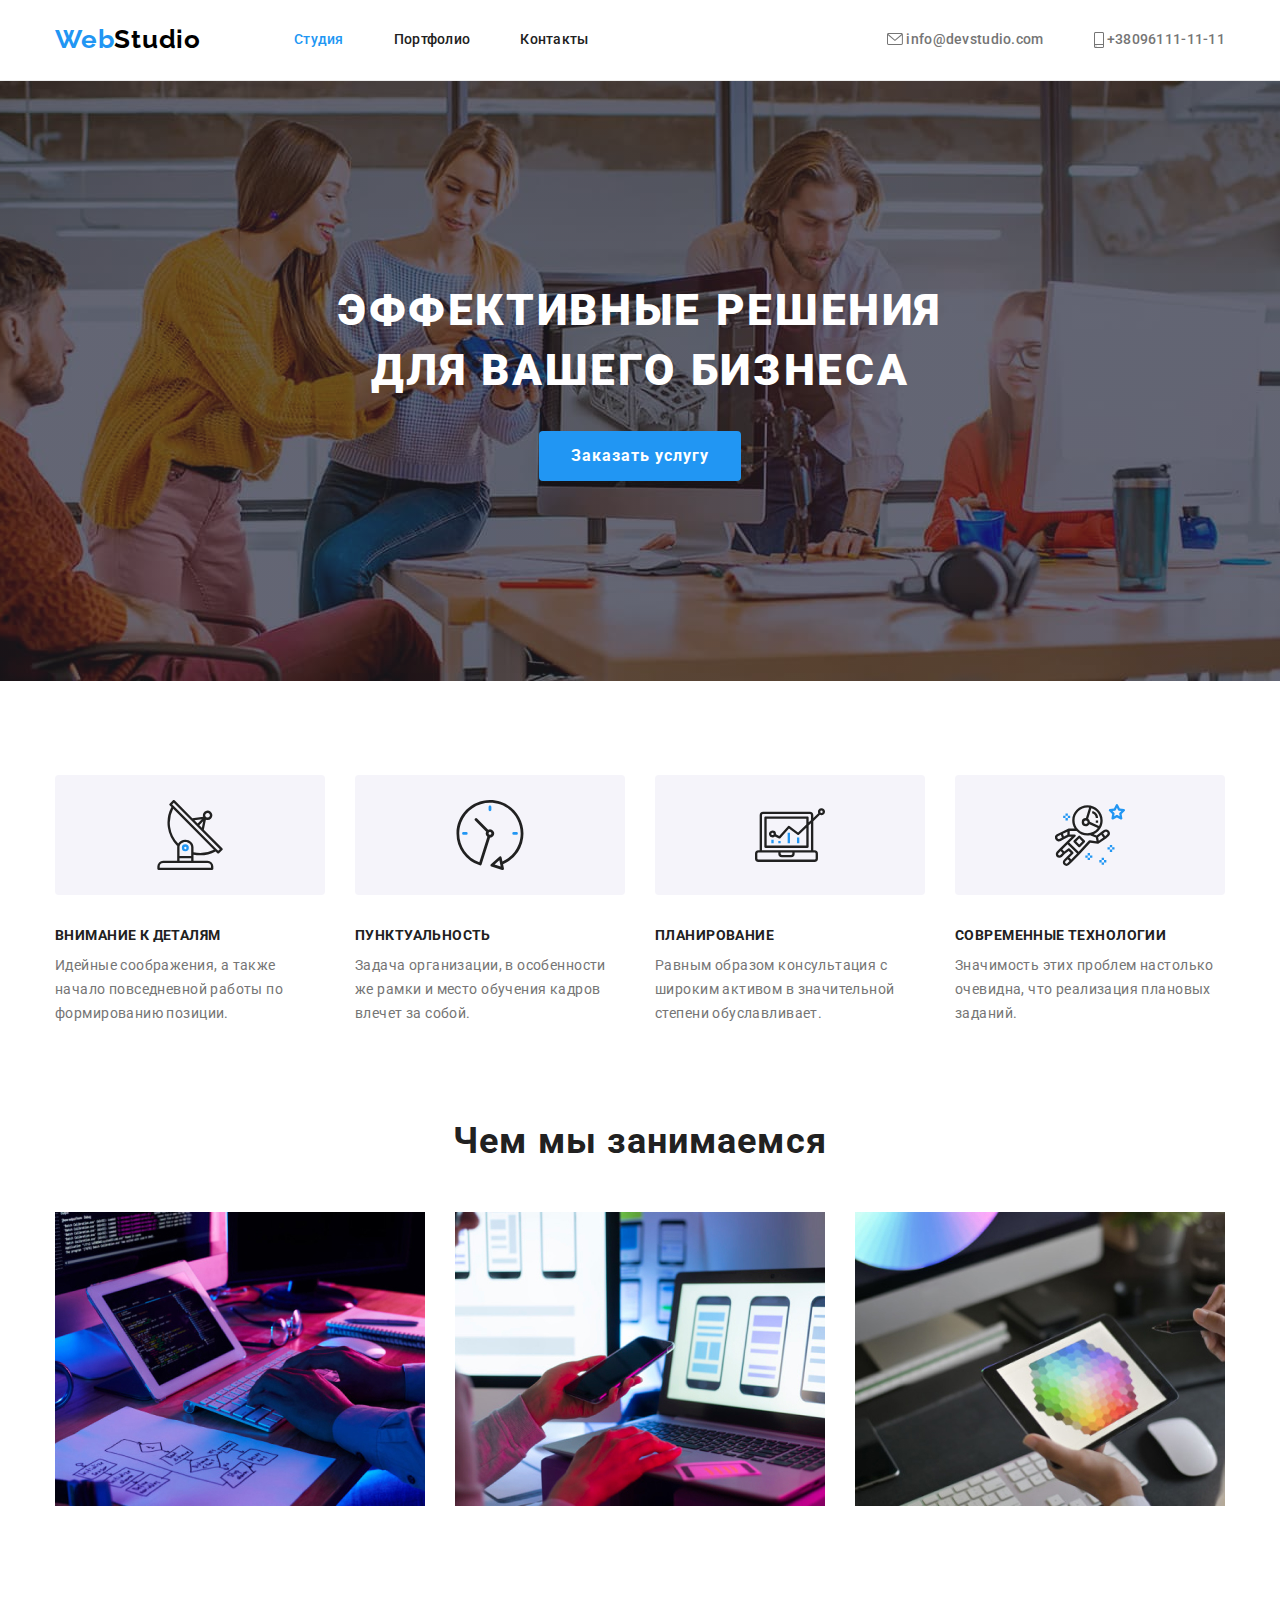
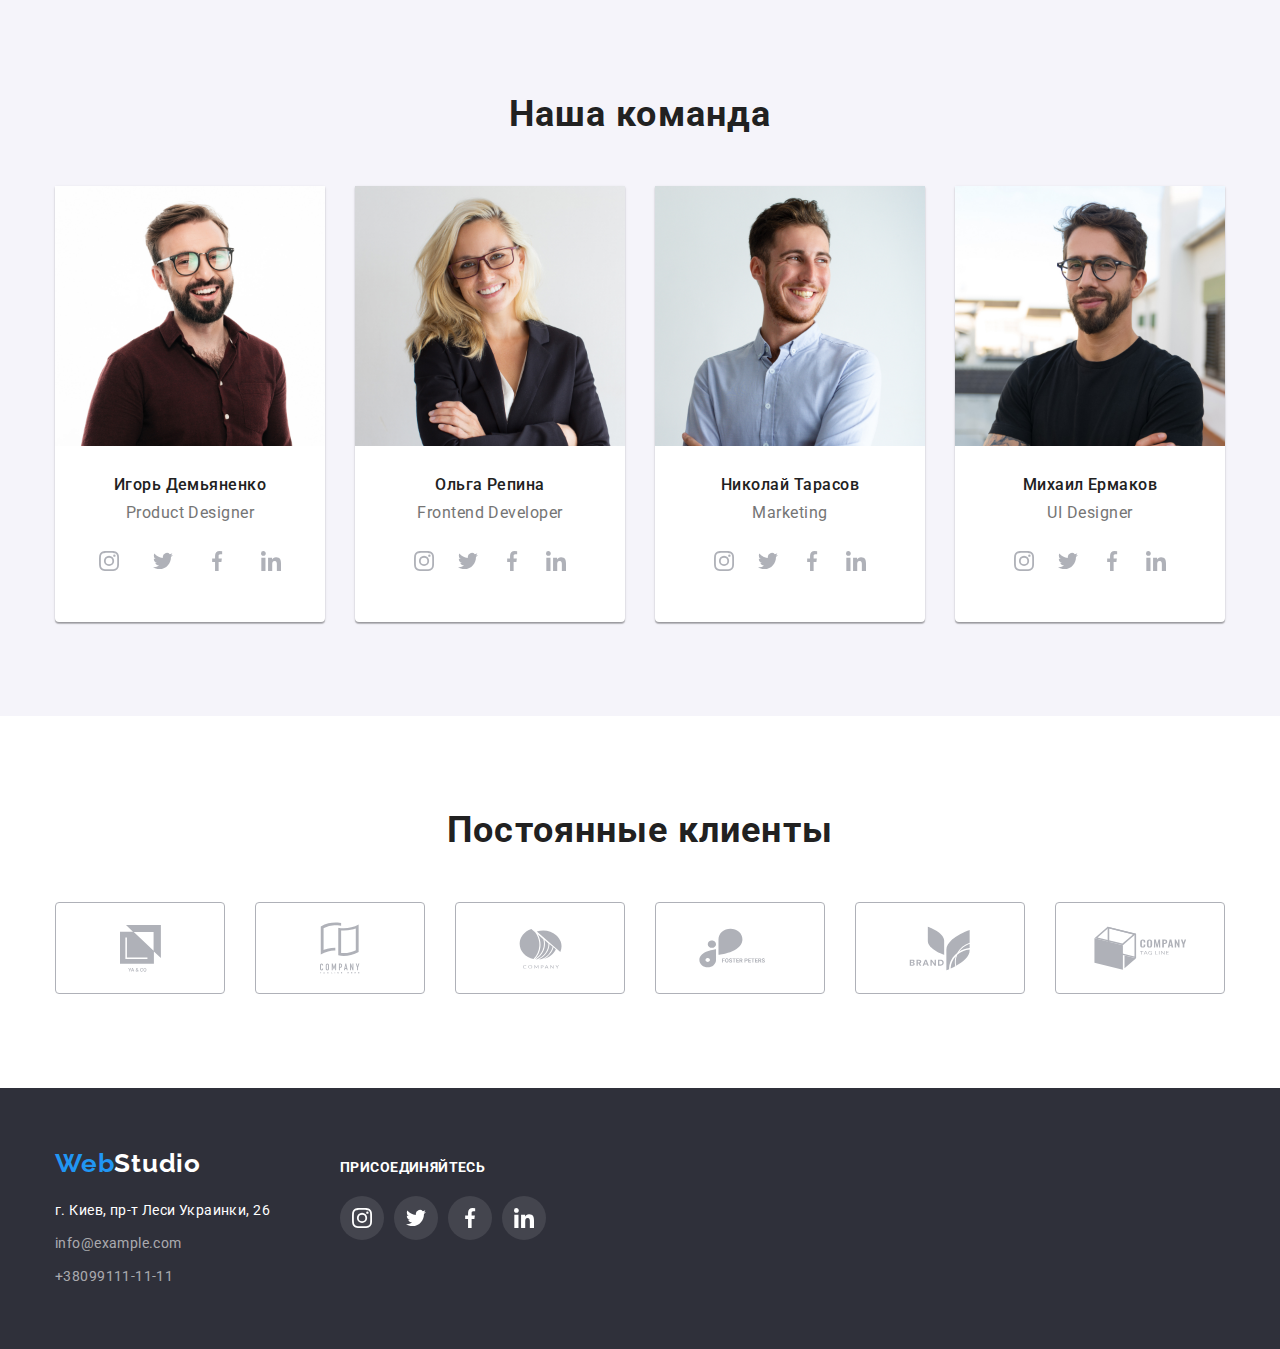
==== commit 3e27f7d6: "додає правельне посилання на svg" ====
--- a/index.html
+++ b/index.html
@@ -442,28 +442,28 @@
             <li class="blank-social icon-social">
               <a class="link" href="">
                 <svg class="footer-icon">
-                  <use href="/images/icon.svg/symbol-defs.svg#icon-instagram"></use>
+                  <use href="./images/icon.svg/symbol-defs.svg#icon-instagram"></use>
                 </svg>
               </a>
             </li>
             <li class="blank-social icon-social">
               <a class="link" href="">
                 <svg class="footer-icon">
-                  <use href="/images/icon.svg/symbol-defs.svg#icon-twitter"></use>
+                  <use href="./images/icon.svg/symbol-defs.svg#icon-twitter"></use>
                 </svg>
               </a>
             </li>
             <li class="blank-social icon-social">
               <a class="link" href="">
                 <svg class="footer-icon">
-                  <use href="/images/icon.svg/symbol-defs.svg#icon-facebook"></use>
+                  <use href="./images/icon.svg/symbol-defs.svg#icon-facebook"></use>
                 </svg>
               </a>
             </li>
             <li class="blank-social icon-social">
               <a class="link" href="">
                 <svg class="footer-icon">
-                  <use href="/images/icon.svg/symbol-defs.svg#icon-linkedin"></use>
+                  <use href="./images/icon.svg/symbol-defs.svg#icon-linkedin"></use>
                 </svg>
               </a>
             </li>
--- a/styles/style.css
+++ b/styles/style.css
@@ -13,7 +13,9 @@
   --main-icon-color: #afb1b8;
   --main-bg-icon-color: rgba(255, 255, 255, 0.1);
   --hero-linear-gradient: rgba(47, 48, 58, 0.4);
-  --icon-color: currentColor;
+  --items: 4;
+  --indent: 30px;
+  --amount: 3;
 }
 
 body {
@@ -49,6 +51,25 @@
 .link {
   text-decoration: none;
 }
+
+.icon-social:not(:last-child) {
+  margin-right: 10px;
+}
+
+/* flex-сітка start*/
+
+.set-card {
+  display: flex;
+  margin: calc(-1 * var(--indent) / 2);
+}
+
+.set-item {
+  margin: calc(var(--indent) / 2);
+  flex-basis: calc((100% - var(--indent) * var(--items)) / var(--amount));
+}
+
+/* flex-сітка end */
+
 /* container */
 
 .container {
@@ -123,7 +144,8 @@
   margin-left: 50px;
 }
 
-.item-icon:hover {
+.item-icon:hover,
+.item-icon:focus {
   color: var(--link-color);
 }
 
@@ -134,10 +156,13 @@
 }
 
 .contact-link .link {
+  cursor: pointer;
+
   font-weight: 500;
   font-size: 14px;
   line-height: 1.14;
   letter-spacing: 0.02em;
+
   color: var(--primari-text-color);
 }
 
@@ -150,6 +175,8 @@
 
   width: 16px;
   height: 12px;
+
+  fill: currentColor;
 }
 
 .icon-smartphone {
@@ -157,6 +184,7 @@
 
   width: 10px;
   height: 16px;
+  fill: currentColor;
 }
 
 /* main */
@@ -256,7 +284,11 @@
 /* portfolio projects */
 
 .project-list {
-  display: flex;
+  --items: 3;
+  --amount: 3;
+}
+
+.project-list {
   flex-wrap: wrap;
 }
 
@@ -267,16 +299,8 @@
 }
 
 .project-card {
-  width: 370px;
-}
-
-.project-card:nth-child(-n + 6) {
-  margin-bottom: 30px;
-}
-
-.project-card:nth-child(3n + 2) {
-  margin-left: 30px;
-  margin-right: 30px;
+  cursor: pointer;
+  display: block;
 }
 
 .project-box {
@@ -319,6 +343,7 @@
   background-size: cover;
 
   max-width: 1600px;
+  height: 600px;
 
   margin-left: auto;
   margin-right: auto;
@@ -337,6 +362,7 @@
 
   text-align: center;
   letter-spacing: 0.06em;
+
   text-transform: uppercase;
   color: var(--secondary-text-color);
 }
@@ -422,11 +448,16 @@
 
 /* our work */
 
+.work-list {
+  --items: 3;
+  --amount: 2;
+}
+
 .section.work {
   padding-top: 0;
 }
 
-.work .work-title {
+.work-title {
   margin-bottom: 50px;
   font-weight: 700;
   font-size: 36px;
@@ -437,23 +468,15 @@
   color: var(--title-text-color);
 }
 
-.work-list {
-  display: flex;
-}
-
-.work-image:nth-child(2) {
-  margin-right: 30px;
-  margin-left: 30px;
-}
-
 /* our team */
 
 .section.team {
   background-color: var(--second-bcg-color);
 }
 
-.team .team-list {
-  display: flex;
+.team-list {
+  --item: 4;
+  --amount: 3;
 }
 
 .team-worker {
@@ -461,10 +484,6 @@
   box-shadow: 0px 1px 3px rgba(0, 0, 0, 0.12), 0px 1px 1px rgba(0, 0, 0, 0.14),
     0px 2px 1px rgba(0, 0, 0, 0.2);
   background-color: var(--secondary-text-color);
-}
-
-.team-worker:nth-child(-n + 3) {
-  margin-right: 30px;
 }
 
 .team-context {
@@ -503,33 +522,40 @@
   text-align: center;
   letter-spacing: 0.03em;
 }
+
 /*  team icons */
 
 .list-icon {
   display: flex;
-  padding-left: 32px;
-  padding-right: 32px;
-  justify-content: space-between;
+
+  justify-content: center;
 }
 
 .list-icon .link {
-  display: inline-block;
+  display: flex;
+
   cursor: pointer;
+
   width: 44px;
   height: 44px;
-}
-
-.icon {
-  fill: var(--main-icon-color);
-  width: 44px;
-  height: 44px;
-  padding: 12px;
+
+  border-radius: 50%;
+
+  color: var(--main-icon-color);
+  justify-content: center;
+  align-items: center;
 }
 
 .list-icon .link:hover,
 .list-icon .link:focus {
-  border-radius: 50%;
   background-color: var(--link-color);
+  color: var(--secondary-text-color);
+}
+
+.icon {
+  fill: currentColor;
+  width: 20px;
+  height: 20px;
 }
 
 .icon:hover,
@@ -551,56 +577,73 @@
 }
 
 .list-client {
-  display: flex;
-  justify-content: space-between;
+  --item: 6;
+  --amount: 5;
 }
 
 .link-client {
+  display: flex;
+
+  align-items: center;
+  justify-content: center;
+
   cursor: pointer;
+
   width: 170px;
   height: 92px;
+
+  border: 1px solid var(--main-icon-color);
+
+  border-radius: 4px;
+
+  color: var(--main-icon-color);
+}
+
+.link-client:hover,
+.link-client:focus {
+  color: var(--link-color);
+  border-color: var(--link-color);
 }
 
 .icon-client {
-  width: 170px;
-  height: 92px;
-  border: 1px solid var(--main-icon-color);
-  border-radius: 4px;
-  fill: var(--main-icon-color);
-}
-
-.icon-client:hover,
-.icon-client:focus {
-  fill: var(--link-color);
-  border-color: var(--link-color);
+  fill: currentColor;
 }
 
 .company1 {
-  padding: 23px 64px;
+  width: 41px;
+  height: 67px;
 }
 
 .company2 {
-  padding: 20px 65px;
+  width: 40px;
+  height: 52px;
 }
 
 .company3 {
-  padding: 25px 62px;
+  width: 43px;
+  height: 41px;
 }
 
 .company4 {
-  padding: 25px 42px;
+  width: 84px;
+  height: 40px;
 }
 
 .company5 {
-  padding: 22px 53px;
+  width: 62px;
+  height: 45px;
 }
 
 .company6 {
-  padding: 23px 38px;
-}
+  width: 93px;
+  height: 44px;
+}
+
 /* footer */
+
 .footer-container {
   display: flex;
+  align-items: baseline;
 }
 
 .footer-content {
@@ -658,6 +701,10 @@
 
 /*  social icons */
 
+.container-social {
+  margin-left: 70px;
+}
+
 .social-title {
   font-weight: 700;
   font-size: 14px;
@@ -667,40 +714,36 @@
 
   color: var(--secondary-text-color);
 
-  padding-top: 12px;
-
-  margin-left: 70px;
   margin-bottom: 20px;
 }
 
 .list-social {
   display: flex;
-  margin-left: 70px;
-}
-
-.list-social > .blank-social:not(:last-child) {
-  margin-right: 10px;
 }
 
 .list-social .link {
-  display: inline-block;
+  display: flex;
+
+  align-items: center;
+  justify-content: center;
+
   cursor: pointer;
-  background-color: var(--main-bg-icon-color);
-  border-radius: 50%;
+
   width: 44px;
   height: 44px;
-}
-
-.list-social .link:hover,
-.link-social .link:focus {
+
   border-radius: 50%;
+  background-color: var(--main-bg-icon-color);
+}
+
+.blank-social > .link:hover,
+.blank-social > .link:focus {
   background-color: var(--link-color);
 }
 
 .footer-icon {
   fill: var(--secondary-text-color);
 
-  width: 44px;
-  height: 44px;
-  padding: 12px;
-}
+  width: 20px;
+  height: 20px;
+}
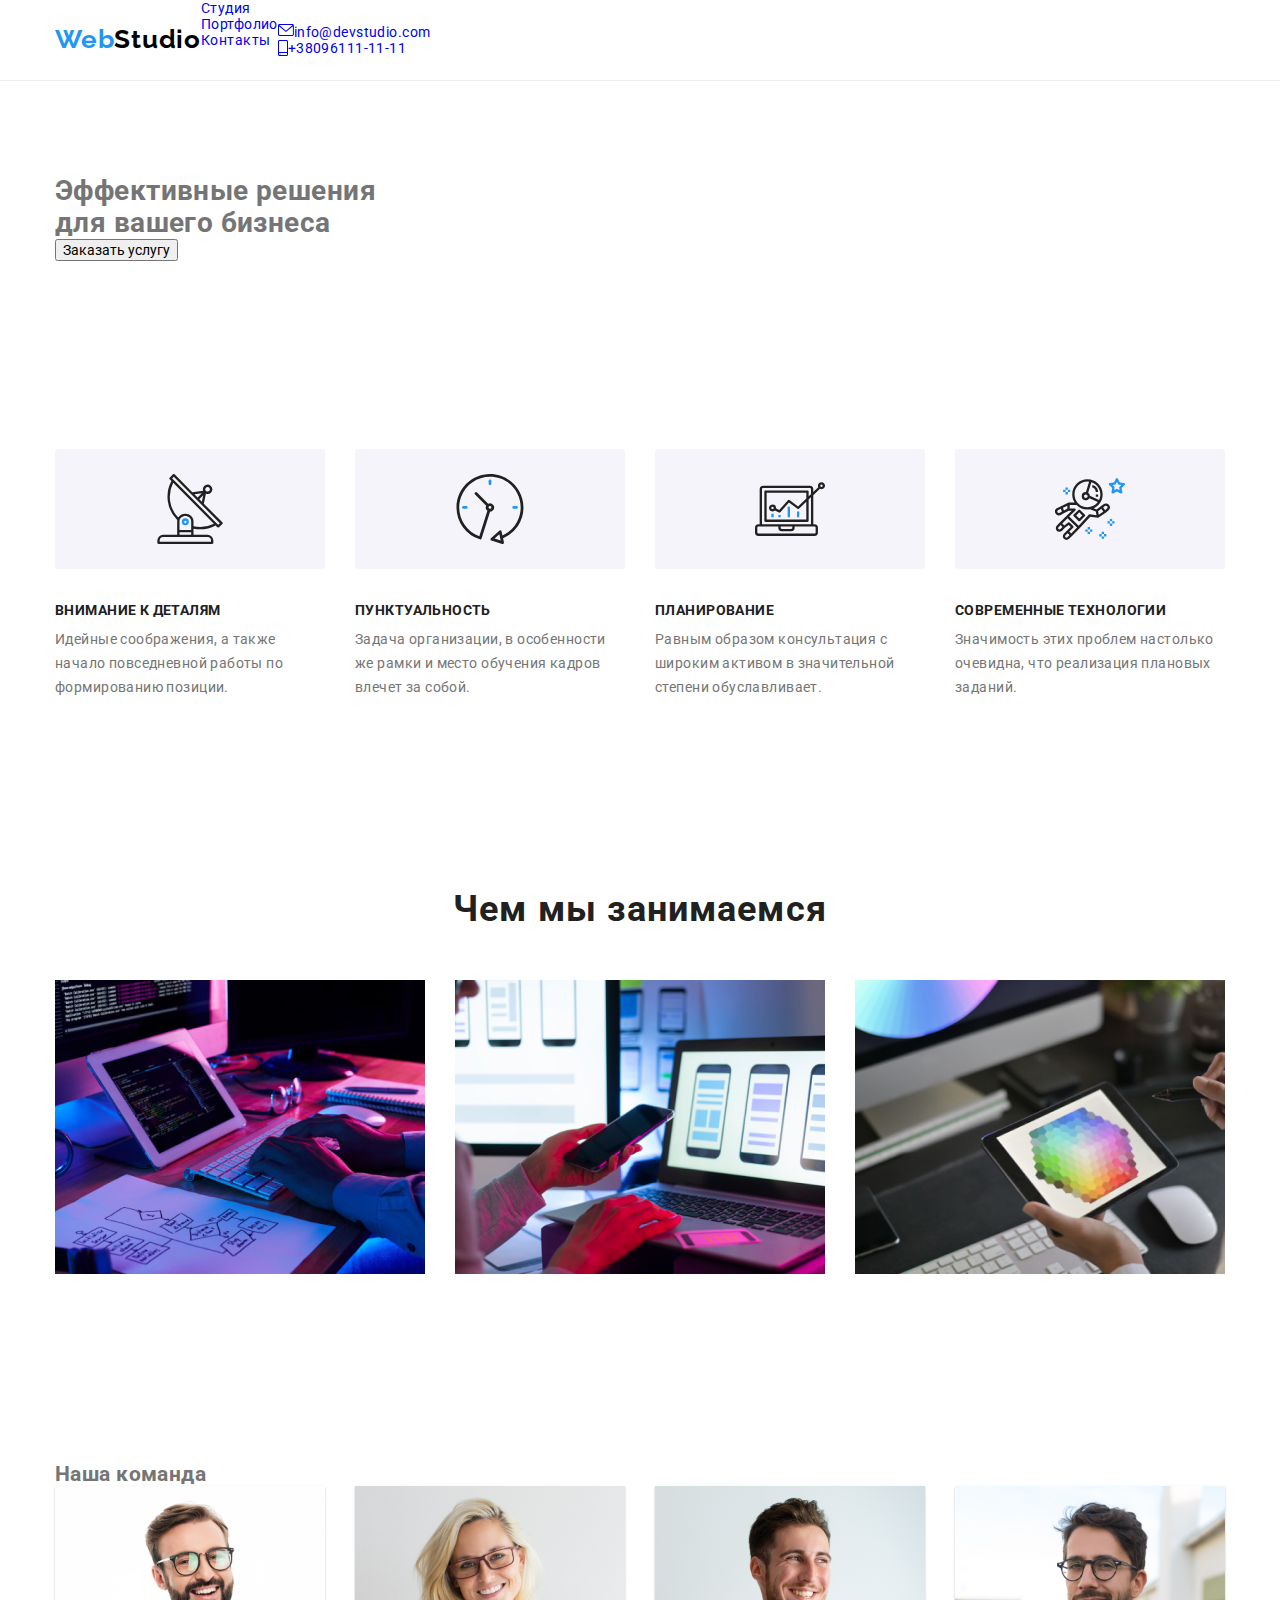
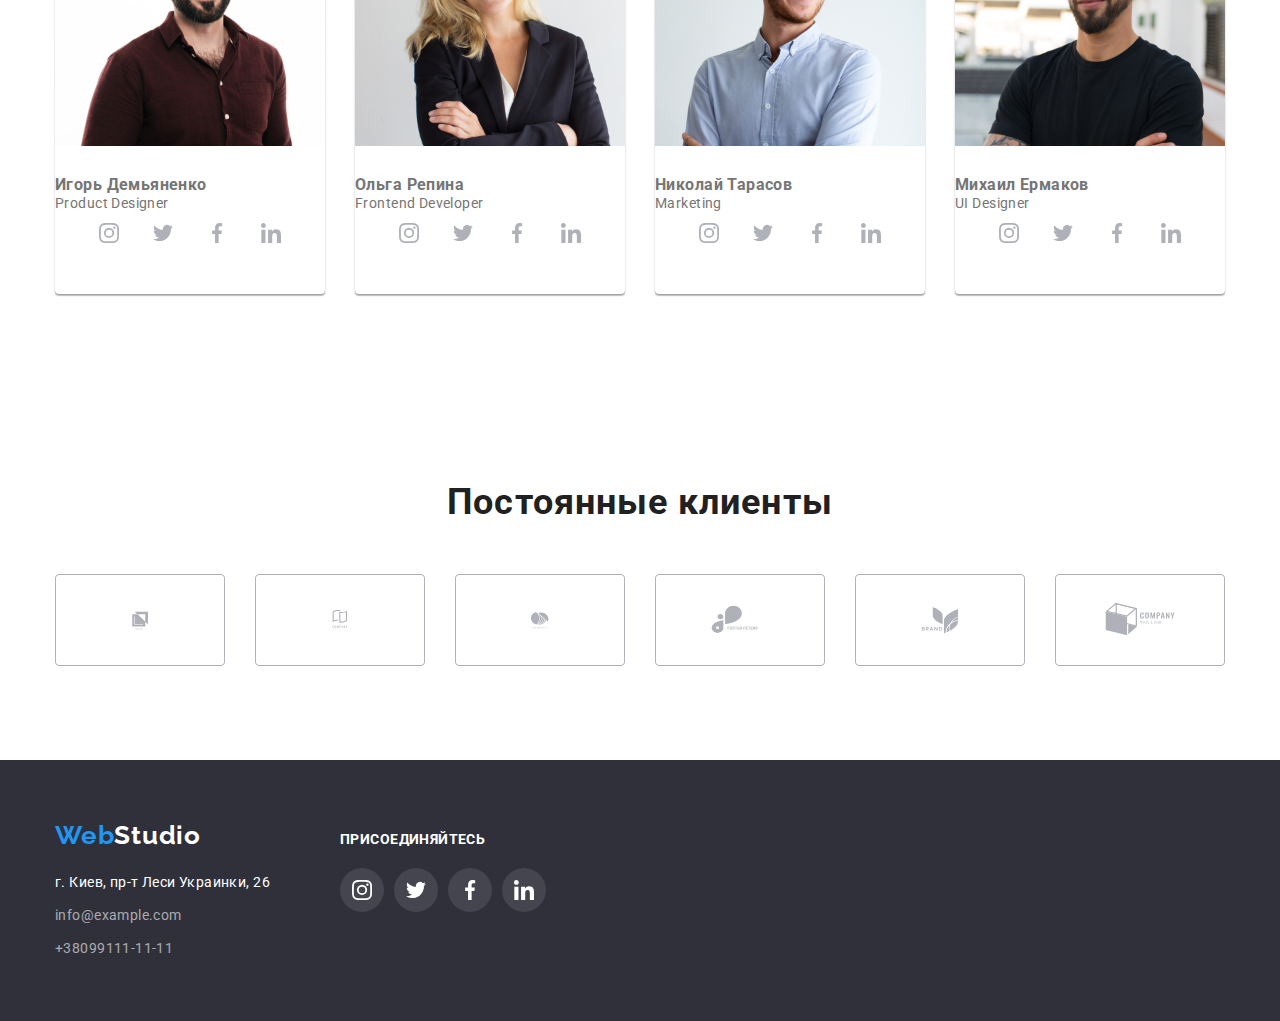
==== commit ba0767d9: "добавляє класи" ====
--- a/index.html
+++ b/index.html
@@ -25,23 +25,23 @@
         <nav class="header-nav">
           <a lang="en" class="logo" href="./index.html"><span class="logo-web">Web</span>Studio</a>
 
-          <ul class="header-link list">
+          <ul class="header-list list">
             <li class="item"><a class="link current" href="./index.html">Студия</a></li>
             <li class="item"><a class="link" href="./portfolio.html">Портфолио</a></li>
             <li class="item"><a class="link" href="./index.html">Контакты</a></li>
           </ul>
         </nav>
-        <ul class="contact-link list">
-          <li class="item item-icon">
-            <a class="link" href="mailto:info@devstudio.com">
+        <ul class="contact-list list">
+          <li class="contact-item item item-icon">
+            <a class="link contact-link" href="mailto:info@devstudio.com">
               <svg class="icon-mail">
                 <use href="./images/icon.svg/symbol-defs.svg#icon-mail"></use>
               </svg>
               info@devstudio.com
             </a>
           </li>
-          <li class="item item-icon">
-            <a class="link" href="tel:+380961111111"
+          <li class="contact-item item item-icon">
+            <a class="link contact-link" href="tel:+380961111111"
               ><svg class="icon-smartphone">
                 <use href="./images/icon.svg/symbol-defs.svg#icon-smartphone"></use>
               </svg>
@@ -57,8 +57,8 @@
     <main>
       <!--title-->
 
-      <section class="section hero">
-        <div class="container">
+      <section class="section hero-section">
+        <div class="container hero-container">
           <h1 class="hero-title">
             Эффективные решения <br />
             для вашего бизнеса
@@ -69,10 +69,10 @@
 
       <!--skills-->
 
-      <section class="section skill">
+      <section class="section skill-section">
         <h2 class="visually-hidden">Скилы</h2>
 
-        <div class="container skill">
+        <div class="container skill-container">
           <ul class="skill-list list">
             <li class="skill-box">
               <h3 class="skill-title">Внимание к деталям</h3>
@@ -107,18 +107,18 @@
 
       <!-- our work -->
 
-      <section class="section work">
-        <div class="container">
+      <section class="section work-section">
+        <div class="container work-container">
           <h2 class="work-title">Чем мы занимаемся</h2>
 
           <ul class="work-list list set-card">
-            <li class="work-image set-item">
+            <li class="work-item set-item">
               <img src="./images/box1.jpg" alt="работа" width="370" />
             </li>
-            <li class="work-image set-item">
+            <li class="work-item set-item">
               <img src="./images/box2.jpg" alt="работа" width="370" />
             </li>
-            <li class="work-image set-item">
+            <li class="work-item set-item">
               <img src="./images/box3.jpg" alt="работа" width="370" />
             </li>
           </ul>
@@ -127,8 +127,8 @@
 
       <!--our team -->
 
-      <section class="section team">
-        <div class="container">
+      <section class="section team-section">
+        <div class="container team-container">
           <h2 class="team-title">Наша команда</h2>
 
           <ul class="team-list list set-card">
@@ -144,15 +144,15 @@
                 <h3 class="team-name">Игорь Демьяненко</h3>
                 <p class="team-job">Product Designer</p>
                 <ul class="list list-icon">
-                  <li class="icon-link icon-social">
-                    <a class="link link-instagram" href="./portfolio.html">
+                  <li class="icon-item icon-social">
+                    <a class="link link-icon" href="./portfolio.html">
                       <svg class="icon">
                         <use href="./images/icon.svg/symbol-defs.svg#icon-instagram"></use>
                       </svg>
                     </a>
                   </li>
-                  <li class="icon-link icon-social">
-                    <a class="link link-instagram" href="./portfolio.html">
+                  <li class="icon-item icon-social">
+                    <a class="link link-icon" href="./portfolio.html">
                       <svg class="icon">
                         <use
                           href="./images/icon.svg/symbol-defs.svg#icon-twitter"
@@ -162,9 +162,9 @@
                       </svg>
                     </a>
                   </li>
-                  <li class="icon-link icon-social">
-                    <a class="link" href="./portfolio.html">
-                      <svg class="icon icon-instagram">
+                  <li class="icon-item icon-social">
+                    <a class="link link-icon" href="./portfolio.html">
+                      <svg class="icon">
                         <use
                           href="./images/icon.svg/symbol-defs.svg#icon-facebook"
                           width="20"
@@ -173,9 +173,9 @@
                       </svg>
                     </a>
                   </li>
-                  <li class="icon-link icon-social">
-                    <a class="link" href="./portfolio.html">
-                      <svg class="icon icon-instagram">
+                  <li class="icon-item icon-social">
+                    <a class="link link-icon" href="./portfolio.html">
+                      <svg class="icon">
                         <use
                           href="./images/icon.svg/symbol-defs.svg#icon-linkedin"
                           width="20"
@@ -200,15 +200,15 @@
                 <h3 class="team-name">Ольга Репина</h3>
                 <p class="team-job">Frontend Developer</p>
                 <ul class="list list-icon">
-                  <li class="icon-link">
-                    <a class="link link-instagram" href="./portfolio.html">
+                  <li class="icon-item icon-social">
+                    <a class="link link-icon" href="./portfolio.html">
                       <svg class="icon">
                         <use href="./images/icon.svg/symbol-defs.svg#icon-instagram"></use>
                       </svg>
                     </a>
                   </li>
-                  <li class="icon-link">
-                    <a class="link link-instagram" href="./portfolio.html">
+                  <li class="icon-item icon-social">
+                    <a class="link link-icon" href="./portfolio.html">
                       <svg class="icon">
                         <use
                           href="./images/icon.svg/symbol-defs.svg#icon-twitter"
@@ -218,9 +218,9 @@
                       </svg>
                     </a>
                   </li>
-                  <li class="icon-link">
-                    <a class="link" href="./portfolio.html">
-                      <svg class="icon icon-instagram">
+                  <li class="icon-item icon-social">
+                    <a class="link link-icon" href="./portfolio.html">
+                      <svg class="icon">
                         <use
                           href="./images/icon.svg/symbol-defs.svg#icon-facebook"
                           width="20"
@@ -229,9 +229,9 @@
                       </svg>
                     </a>
                   </li>
-                  <li class="icon-link">
-                    <a class="link" href="./portfolio.html">
-                      <svg class="icon icon-instagram">
+                  <li class="icon-item">
+                    <a class="link link-icon" href="./portfolio.html">
+                      <svg class="icon">
                         <use
                           href="./images/icon.svg/symbol-defs.svg#icon-linkedin"
                           width="20"
@@ -255,15 +255,15 @@
                 <h3 class="team-name">Николай Тарасов</h3>
                 <p class="team-job">Marketing</p>
                 <ul class="list list-icon">
-                  <li class="icon-link">
-                    <a class="link link-instagram" href="./portfolio.html">
+                  <li class="icon-item icon-social">
+                    <a class="link link-icon" href="./portfolio.html">
                       <svg class="icon">
                         <use href="./images/icon.svg/symbol-defs.svg#icon-instagram"></use>
                       </svg>
                     </a>
                   </li>
-                  <li class="icon-link">
-                    <a class="link link-instagram" href="./portfolio.html">
+                  <li class="icon-item icon-social">
+                    <a class="link link-icon" href="./portfolio.html">
                       <svg class="icon">
                         <use
                           href="./images/icon.svg/symbol-defs.svg#icon-twitter"
@@ -273,9 +273,9 @@
                       </svg>
                     </a>
                   </li>
-                  <li class="icon-link">
-                    <a class="link" href="./portfolio.html">
-                      <svg class="icon icon-instagram">
+                  <li class="icon-item icon-social">
+                    <a class="link link-icon" href="./portfolio.html">
+                      <svg class="icon">
                         <use
                           href="./images/icon.svg/symbol-defs.svg#icon-facebook"
                           width="20"
@@ -284,9 +284,9 @@
                       </svg>
                     </a>
                   </li>
-                  <li class="icon-link">
-                    <a class="link" href="./portfolio.html">
-                      <svg class="icon icon-instagram">
+                  <li class="icon-item">
+                    <a class="link link-icon" href="./portfolio.html">
+                      <svg class="icon">
                         <use
                           href="./images/icon.svg/symbol-defs.svg#icon-linkedin"
                           width="20"
@@ -311,15 +311,15 @@
                 <h3 class="team-name">Михаил Ермаков</h3>
                 <p class="team-job">UI Designer</p>
                 <ul class="list list-icon">
-                  <li class="icon-link">
-                    <a class="link link-instagram" href="./portfolio.html">
+                  <li class="icon-item icon-social">
+                    <a class="link link-icon" href="./portfolio.html">
                       <svg class="icon">
                         <use href="./images/icon.svg/symbol-defs.svg#icon-instagram"></use>
                       </svg>
                     </a>
                   </li>
-                  <li class="icon-link">
-                    <a class="link link-instagram" href="./portfolio.html">
+                  <li class="icon-item icon-social">
+                    <a class="link link-icon" href="./portfolio.html">
                       <svg class="icon">
                         <use
                           href="./images/icon.svg/symbol-defs.svg#icon-twitter"
@@ -329,9 +329,9 @@
                       </svg>
                     </a>
                   </li>
-                  <li class="icon-link">
-                    <a class="link" href="./portfolio.html">
-                      <svg class="icon icon-instagram">
+                  <li class="icon-item icon-social">
+                    <a class="link link-icon" href="./portfolio.html">
+                      <svg class="icon">
                         <use
                           href="./images/icon.svg/symbol-defs.svg#icon-facebook"
                           width="20"
@@ -340,9 +340,9 @@
                       </svg>
                     </a>
                   </li>
-                  <li class="icon-link">
-                    <a class="link" href="./portfolio.html">
-                      <svg class="icon icon-instagram">
+                  <li class="icon-item icon-social">
+                    <a class="link link-icon" href="./portfolio.html">
+                      <svg class="icon">
                         <use
                           href="./images/icon.svg/symbol-defs.svg#icon-linkedin"
                           width="20"
@@ -439,28 +439,28 @@
         <div class="container-social">
           <h2 class="social-title">присоединяйтесь</h2>
           <ul class="list list-social">
-            <li class="blank-social icon-social">
+            <li class="item-social icon-social">
               <a class="link" href="">
                 <svg class="footer-icon">
                   <use href="./images/icon.svg/symbol-defs.svg#icon-instagram"></use>
                 </svg>
               </a>
             </li>
-            <li class="blank-social icon-social">
+            <li class="item-social icon-social">
               <a class="link" href="">
                 <svg class="footer-icon">
                   <use href="./images/icon.svg/symbol-defs.svg#icon-twitter"></use>
                 </svg>
               </a>
             </li>
-            <li class="blank-social icon-social">
+            <li class="item-social icon-social">
               <a class="link" href="">
                 <svg class="footer-icon">
                   <use href="./images/icon.svg/symbol-defs.svg#icon-facebook"></use>
                 </svg>
               </a>
             </li>
-            <li class="blank-social icon-social">
+            <li class="item-social icon-social">
               <a class="link" href="">
                 <svg class="footer-icon">
                   <use href="./images/icon.svg/symbol-defs.svg#icon-linkedin"></use>
--- a/styles/style.css
+++ b/styles/style.css
@@ -326,6 +326,8 @@
   line-height: 1.88;
 
   letter-spacing: 0.03em;
+
+  color: var(--primari-text-color);
 }
 
 /* hero title*/
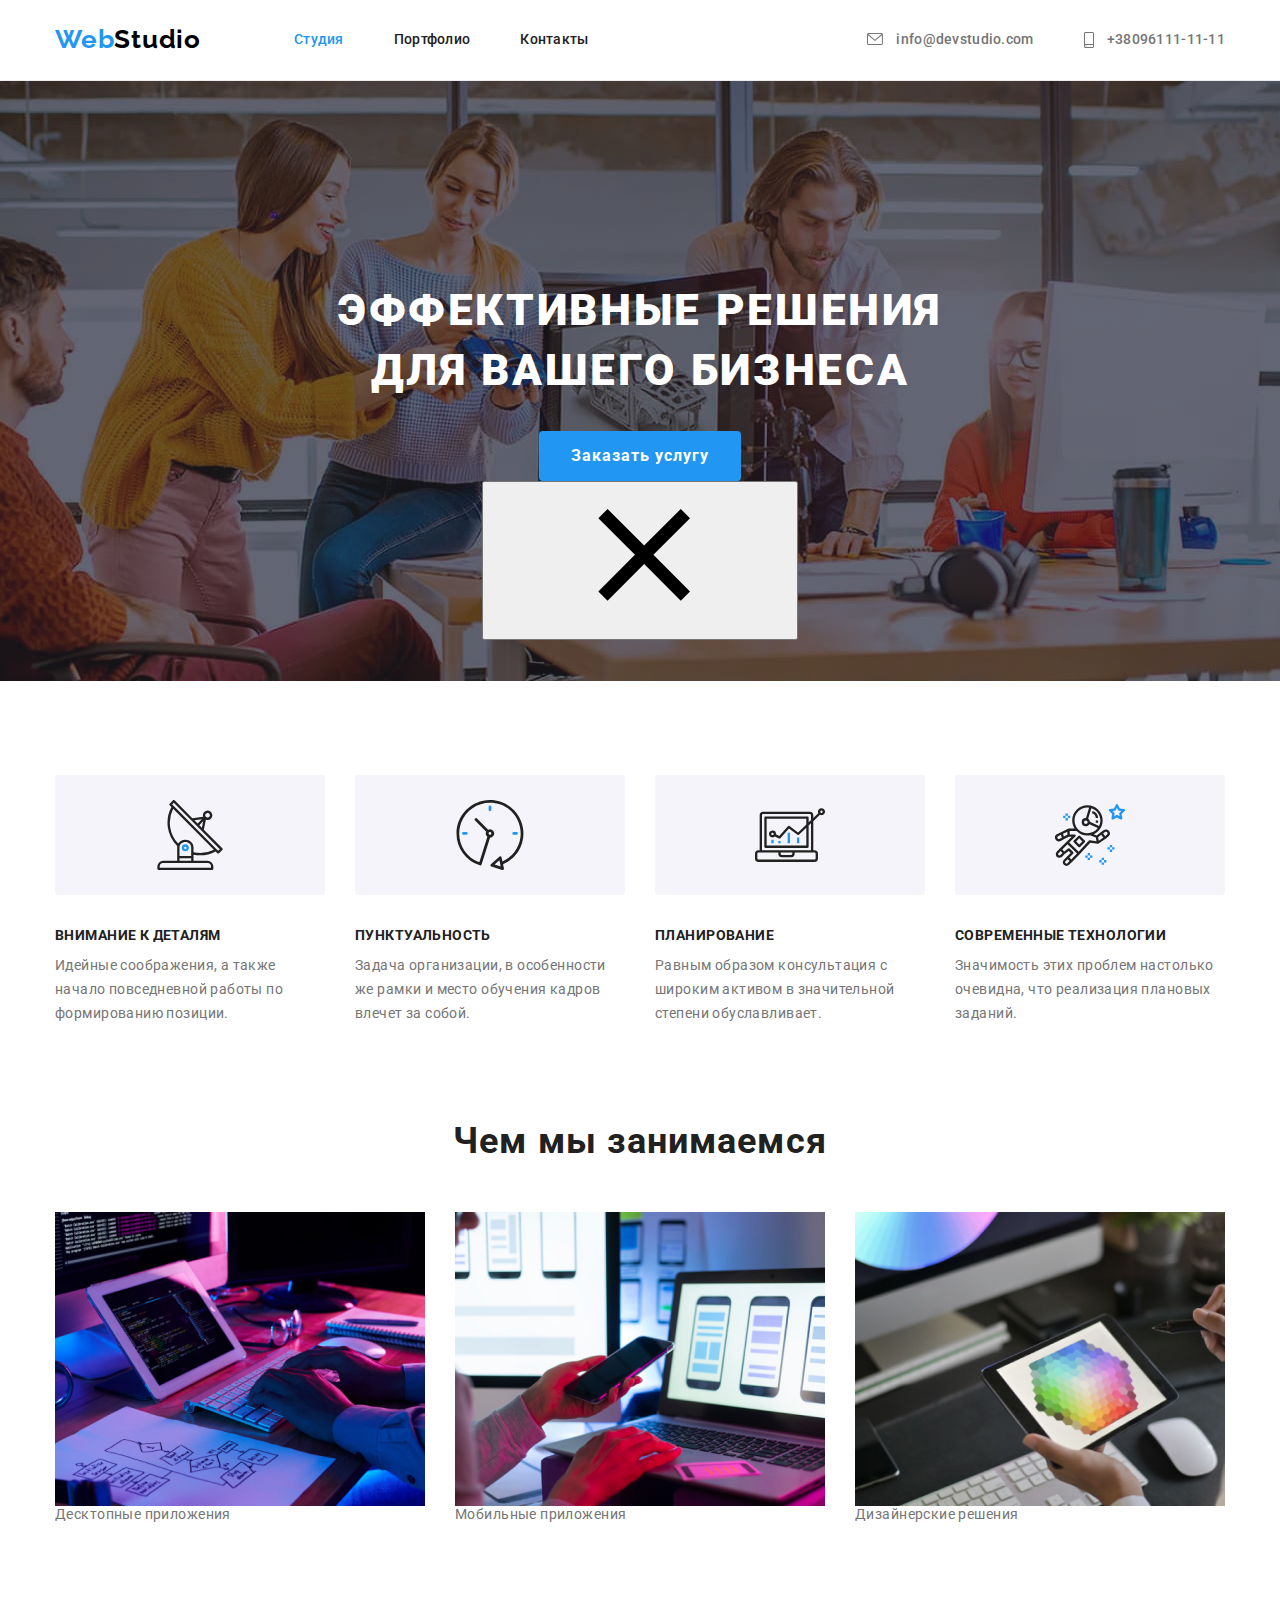
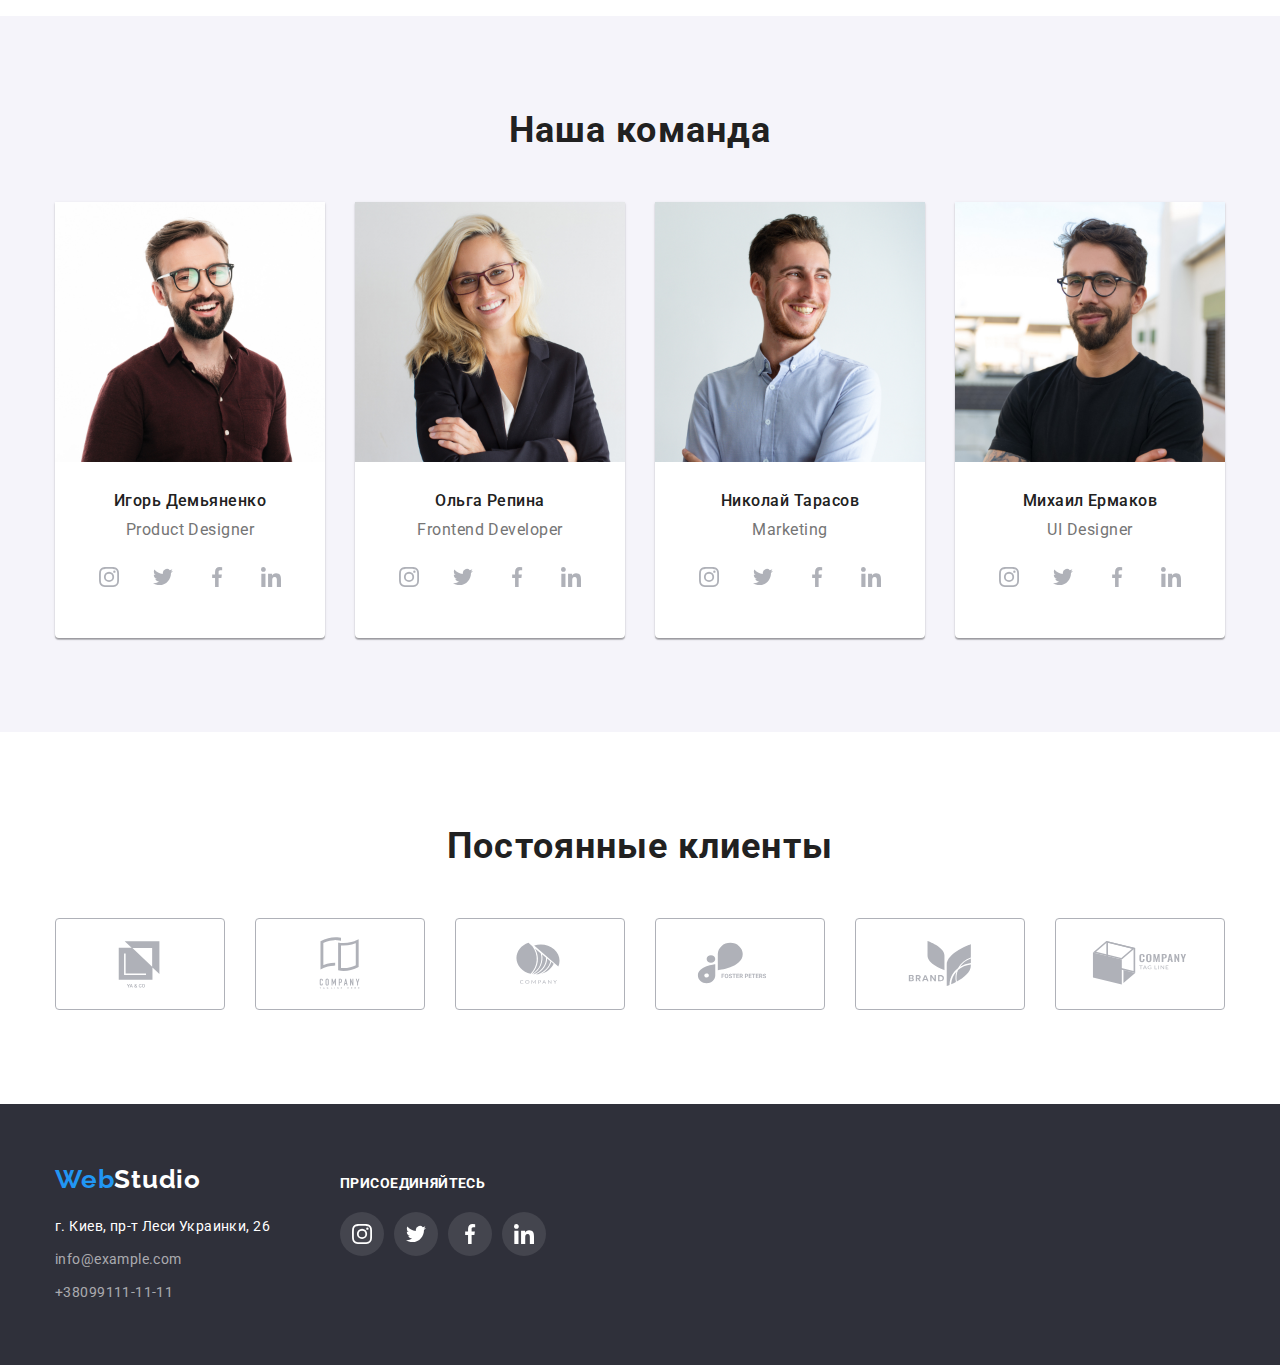
==== commit 2380df46: "додає нижню риску до активної сторінки , модалку" ====
--- a/index.html
+++ b/index.html
@@ -26,7 +26,7 @@
           <a lang="en" class="logo" href="./index.html"><span class="logo-web">Web</span>Studio</a>
 
           <ul class="header-list list">
-            <li class="item"><a class="link current" href="./index.html">Студия</a></li>
+            <li class="item is-active"><a class="link current" href="./index.html">Студия</a></li>
             <li class="item"><a class="link" href="./portfolio.html">Портфолио</a></li>
             <li class="item"><a class="link" href="./index.html">Контакты</a></li>
           </ul>
@@ -63,7 +63,16 @@
             Эффективные решения <br />
             для вашего бизнеса
           </h1>
-          <button class="hero-button" type="button">Заказать услугу</button>
+          <button class="hero-button" type="button" data-modal-open>Заказать услугу</button>
+        </div>
+        <div class="backdrop is-hidden" data-modal>
+          <div class="modal">
+            <button class="modal-button" type="button" data-modal-close>
+              <svg class="icon-close">
+                <use href="./images/icon.svg/symbol-defs.svg#icon-close-black"></use>
+              </svg>
+            </button>
+          </div>
         </div>
       </section>
 
@@ -114,12 +123,15 @@
           <ul class="work-list list set-card">
             <li class="work-item set-item">
               <img src="./images/box1.jpg" alt="работа" width="370" />
+              <p class="work-text">Десктопные приложения</p>
             </li>
             <li class="work-item set-item">
               <img src="./images/box2.jpg" alt="работа" width="370" />
+              <p class="work-text">Мобильные приложения</p>
             </li>
             <li class="work-item set-item">
               <img src="./images/box3.jpg" alt="работа" width="370" />
+              <p class="work-text">Дизайнерские решения</p>
             </li>
           </ul>
         </div>
@@ -471,5 +483,6 @@
         </div>
       </div>
     </footer>
+    <script src="./js/modal.js"></script>
   </body>
 </html>
--- a/styles/style.css
+++ b/styles/style.css
@@ -114,7 +114,7 @@
   align-items: center;
 }
 
-.header-link {
+.header-list {
   align-items: center;
   display: flex;
 
@@ -126,7 +126,7 @@
   color: var(--link-color);
 }
 
-.header-link .link {
+.header-list .link {
   display: block;
   text-decoration: none;
   font-weight: 500;
@@ -136,11 +136,11 @@
   color: var(--title-text-color);
 }
 
-.header-link .link.current {
+.header-list .link.current {
   color: var(--link-color);
 }
 
-.header-link > .item:nth-child(n + 2) {
+.header-list > .item:nth-child(n + 2) {
   margin-left: 50px;
 }
 
@@ -149,13 +149,13 @@
   color: var(--link-color);
 }
 
-.contact-link {
+.contact-list {
   display: flex;
 
   margin-left: auto;
 }
 
-.contact-link .link {
+.contact-list .link {
   cursor: pointer;
 
   font-weight: 500;
@@ -166,7 +166,7 @@
   color: var(--primari-text-color);
 }
 
-.contact-link > .item:nth-child(n + 2) {
+.contact-list > .item:nth-child(n + 2) {
   margin-left: 50px;
 }
 
@@ -176,6 +176,8 @@
   width: 16px;
   height: 12px;
 
+  margin-right: 10px;
+
   fill: currentColor;
 }
 
@@ -184,6 +186,9 @@
 
   width: 10px;
   height: 16px;
+
+  margin-right: 10px;
+
   fill: currentColor;
 }
 
@@ -209,18 +214,18 @@
 
 /* portfolio buttons */
 
-.buttons {
+.list-button {
   display: flex;
   justify-content: center;
 
   margin-bottom: 50px;
 }
 
-.buttons > .item:nth-child(n + 2) {
+.list-button > .item:nth-child(n + 2) {
   margin-left: 8px;
 }
 
-.buttons .button {
+.list-button .button {
   cursor: pointer;
 
   border-radius: 4px;
@@ -239,8 +244,8 @@
   color: var(--title-text-color);
 }
 
-.buttons .button:hover,
-.buttons .button:focus {
+.list-button .button:hover,
+.list-button .button:focus {
   background-color: var(--link-color);
   color: var(--secondary-text-color);
   box-shadow: 0px 3px 1px rgba(0, 0, 0, 0.1), 0px 1px 2px rgba(0, 0, 0, 0.08),
@@ -332,7 +337,7 @@
 
 /* hero title*/
 
-.section.hero {
+.hero-section {
   background-image: linear-gradient(
       to right,
       var(--hero-linear-gradient),
@@ -356,7 +361,7 @@
   background-color: var(--first-bcg-color);
 }
 
-.hero .hero-title {
+.hero-title {
   margin-bottom: 30px;
   font-weight: 900;
   font-size: 44px;
@@ -369,7 +374,7 @@
   color: var(--secondary-text-color);
 }
 
-.hero .hero-button {
+.hero-button {
   cursor: pointer;
   font-weight: 700;
   font-size: 16px;
@@ -431,7 +436,7 @@
   margin-right: 30px;
 }
 
-.skill-list .skill-title {
+.skill-title {
   margin-bottom: 10px;
   font-weight: 700;
   font-size: 14px;
@@ -441,7 +446,7 @@
   color: var(--title-text-color);
 }
 
-.skill-list .skill-text {
+.skill-text {
   font-weight: 400;
   font-size: 14px;
   line-height: 1.71;
@@ -455,7 +460,7 @@
   --amount: 2;
 }
 
-.section.work {
+.work-section {
   padding-top: 0;
 }
 
@@ -472,12 +477,12 @@
 
 /* our team */
 
-.section.team {
+.team-section {
   background-color: var(--second-bcg-color);
 }
 
 .team-list {
-  --item: 4;
+  --items: 4;
   --amount: 3;
 }
 
@@ -493,7 +498,7 @@
   padding-bottom: 39px;
 }
 
-.team .team-title {
+.team-title {
   margin-bottom: 50px;
   font-weight: 700;
   font-size: 36px;
@@ -503,7 +508,7 @@
   color: var(--title-text-color);
 }
 
-.team .team-name {
+.team-name {
   margin-top: 0;
   margin-bottom: 10px;
   font-weight: 500;
@@ -515,7 +520,7 @@
   color: var(--title-text-color);
 }
 
-.team .team-job {
+.team-job {
   font-weight: 400;
   font-size: 16px;
   line-height: 1.18;
@@ -533,7 +538,7 @@
   justify-content: center;
 }
 
-.list-icon .link {
+.link-icon {
   display: flex;
 
   cursor: pointer;
@@ -548,8 +553,8 @@
   align-items: center;
 }
 
-.list-icon .link:hover,
-.list-icon .link:focus {
+.link-icon:hover,
+.link-icon:focus {
   background-color: var(--link-color);
   color: var(--secondary-text-color);
 }
@@ -609,36 +614,8 @@
 
 .icon-client {
   fill: currentColor;
-}
-
-.company1 {
-  width: 41px;
-  height: 67px;
-}
-
-.company2 {
-  width: 40px;
-  height: 52px;
-}
-
-.company3 {
-  width: 43px;
-  height: 41px;
-}
-
-.company4 {
-  width: 84px;
-  height: 40px;
-}
-
-.company5 {
-  width: 62px;
-  height: 45px;
-}
-
-.company6 {
-  width: 93px;
-  height: 44px;
+  width: 106px;
+  height: 60px;
 }
 
 /* footer */
@@ -738,8 +715,8 @@
   background-color: var(--main-bg-icon-color);
 }
 
-.blank-social > .link:hover,
-.blank-social > .link:focus {
+.item-social > .link:hover,
+.item-social > .link:focus {
   background-color: var(--link-color);
 }
 
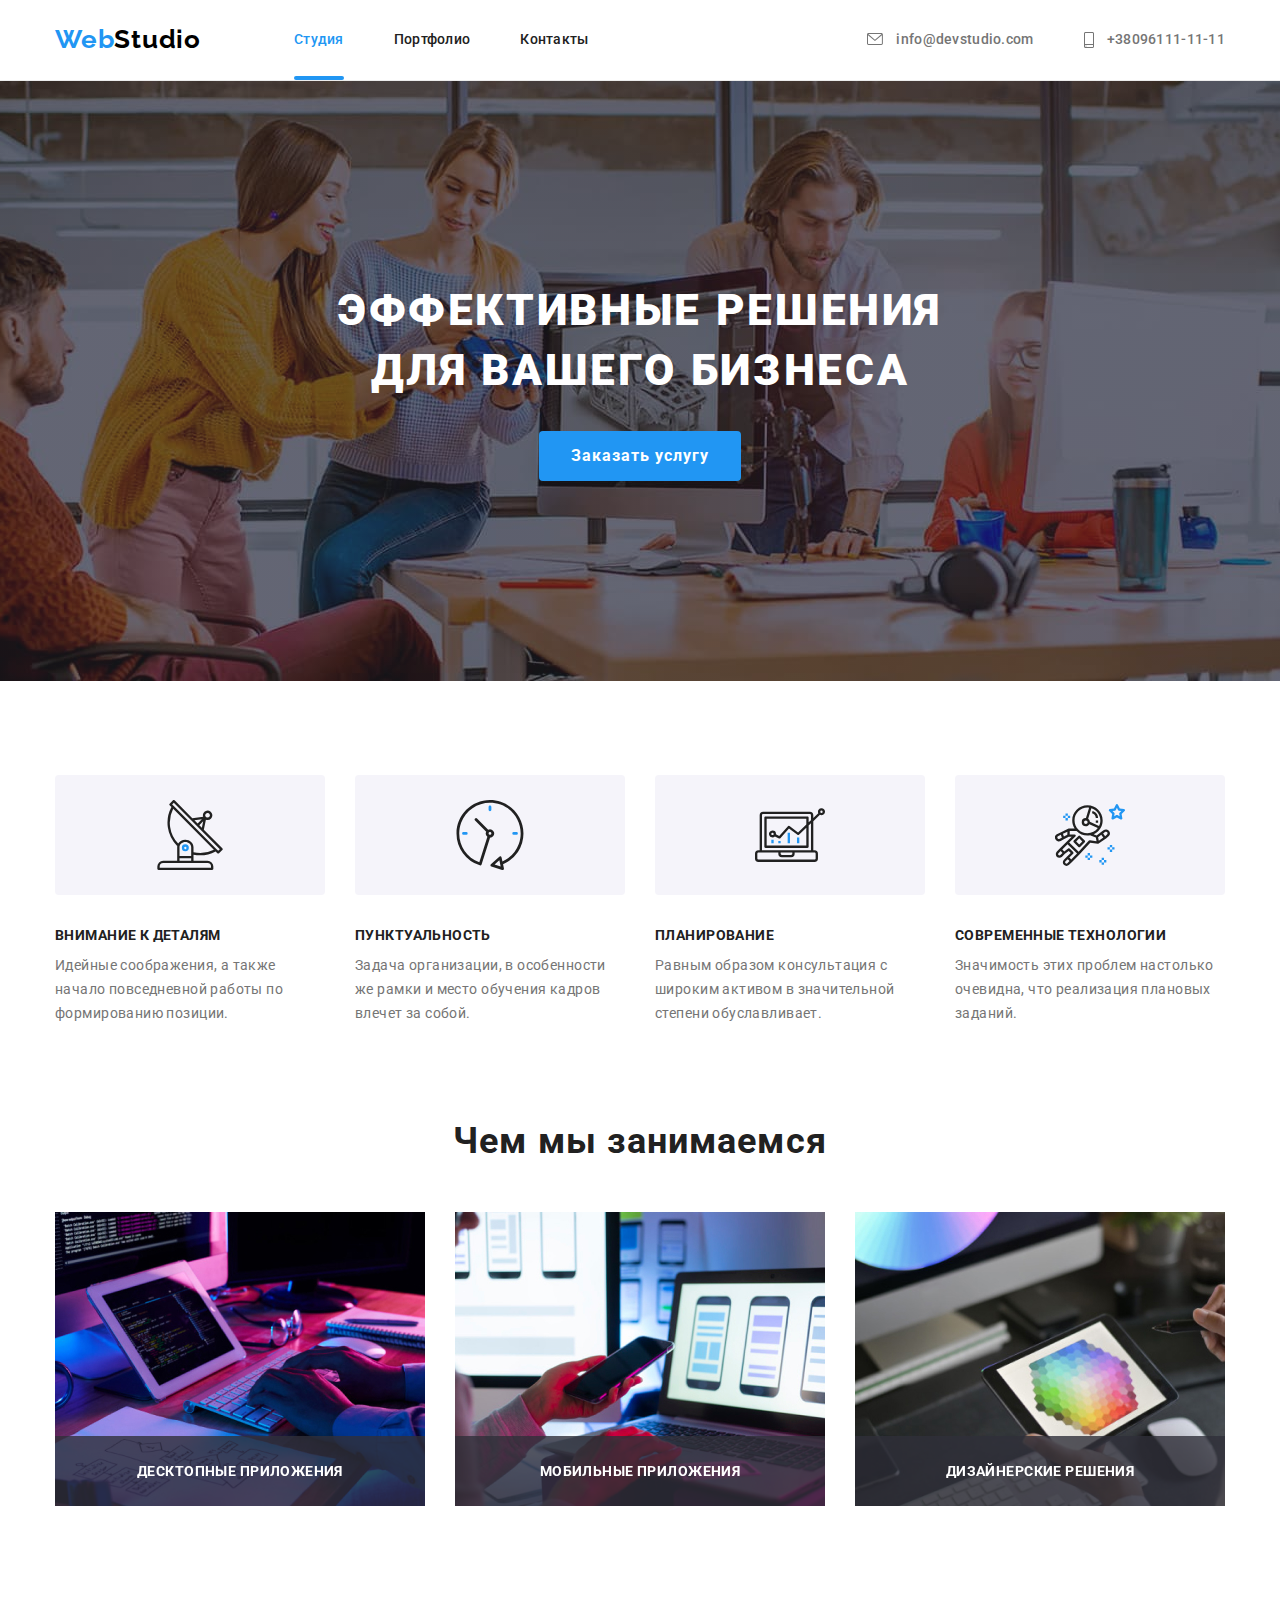
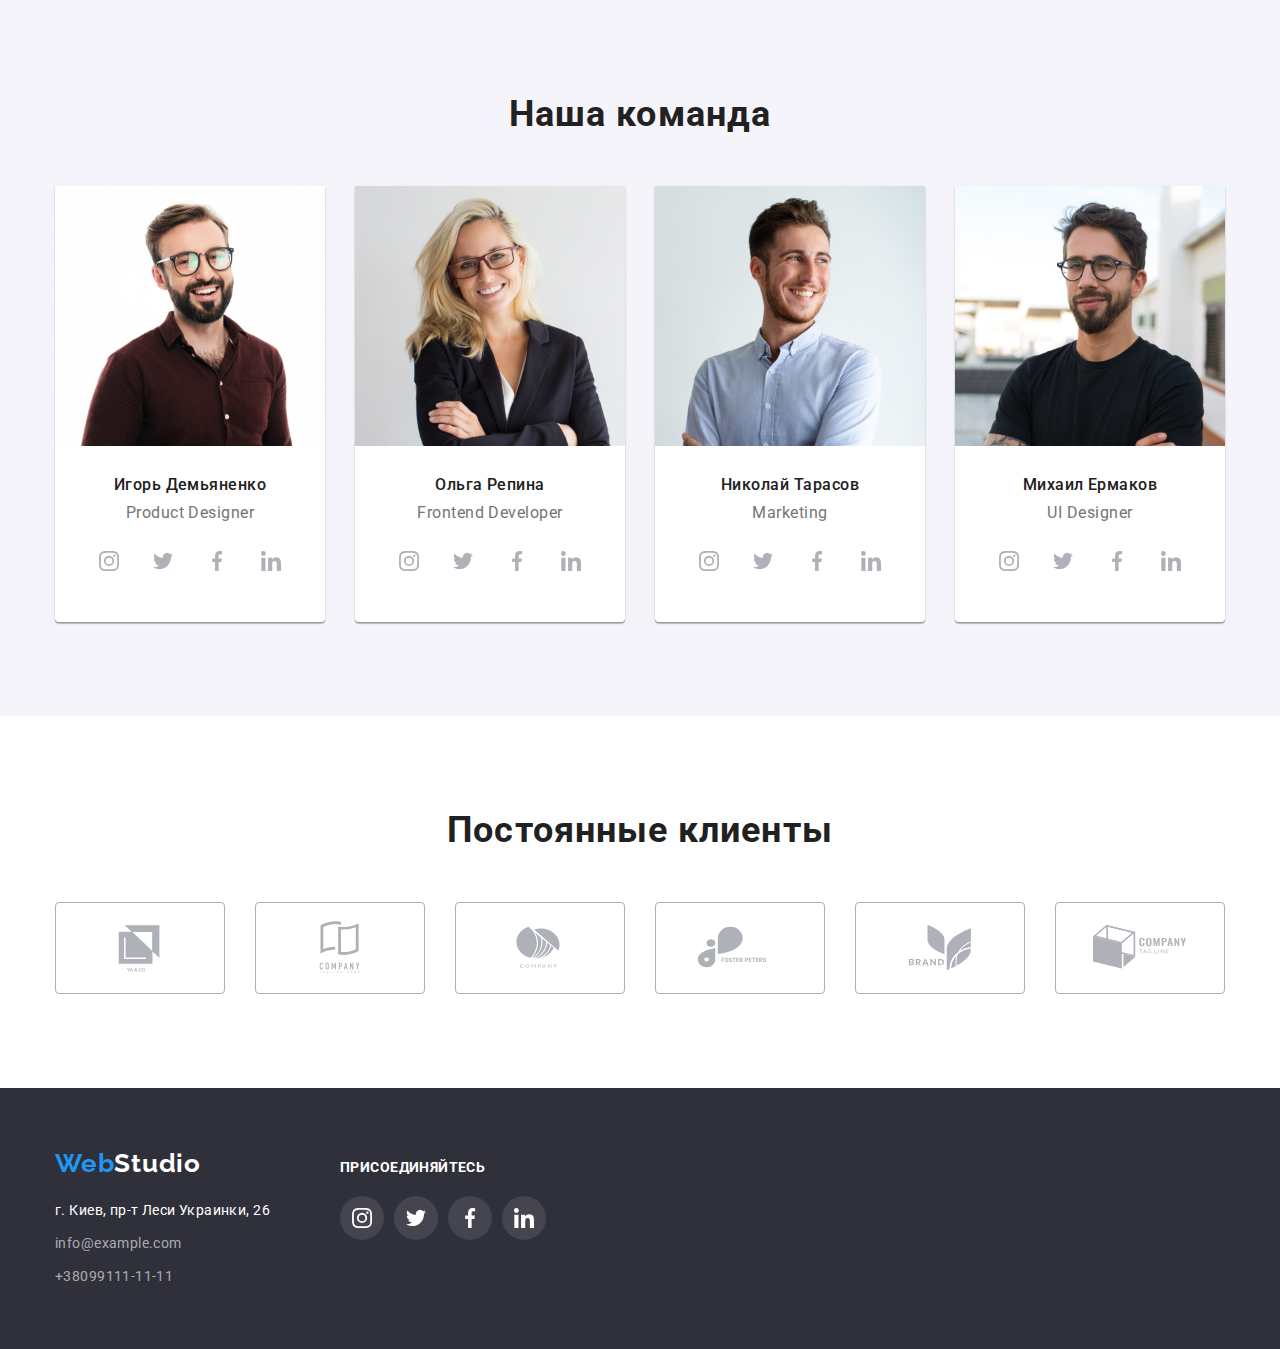
==== commit bdfa67fa: "додає модалку" ====
--- a/index.html
+++ b/index.html
@@ -72,6 +72,7 @@
                 <use href="./images/icon.svg/symbol-defs.svg#icon-close-black"></use>
               </svg>
             </button>
+            <p class="modal-text">Hello World</p>
           </div>
         </div>
       </section>
--- a/styles/style.css
+++ b/styles/style.css
@@ -42,6 +42,11 @@
   height: auto;
 }
 
+:hover,
+:focus {
+  transition: 250ms cubic-bezier(0.4, 0, 0.2, 1);
+}
+
 .list {
   list-style: none;
   padding-left: 0;
@@ -119,6 +124,10 @@
   display: flex;
 
   margin-left: 93px;
+}
+
+.item.is-active {
+  position: relative;
 }
 
 .header-content .link:hover,
@@ -140,6 +149,20 @@
   color: var(--link-color);
 }
 
+.link.current::after {
+  position: absolute;
+  content: '';
+
+  bottom: -32px;
+  left: 0;
+  border-radius: 2px;
+
+  width: 100%;
+  height: 4px;
+
+  background-color: var(--link-color);
+}
+
 .header-list > .item:nth-child(n + 2) {
   margin-left: 50px;
 }
@@ -396,6 +419,54 @@
   box-shadow: 0px 4px 4px rgba(0, 0, 0, 0.15);
 }
 
+.backdrop {
+  position: fixed;
+  top: 0;
+  left: 0;
+
+  width: 100%;
+  height: 100%;
+
+  background-color: rgba(0, 0, 0, 0.2);
+}
+
+.backdrop.is-hidden {
+  opacity: 0;
+  pointer-events: none;
+}
+
+.modal {
+  position: absolute;
+  top: 50%;
+  left: 50%;
+  transform: translate(-50%, -50%);
+
+  min-width: 528px;
+  min-height: 581px;
+
+  background-color: var(--secondary-text-color);
+  box-shadow: 0px 1px 3px rgba(0, 0, 0, 0.12), 0px 1px 1px rgba(0, 0, 0, 0.14),
+    0px 2px 1px rgba(0, 0, 0, 0.2);
+  border-radius: 4px;
+}
+
+.modal-button {
+  position: absolute;
+  right: 8px;
+  top: 8px;
+  cursor: pointer;
+  background-color: var(--secondary-text-color);
+  border: none;
+}
+
+.icon-close {
+  width: 18px;
+  height: 18px;
+
+  border: 1px solid rgba(0, 0, 0, 0.1);
+  border-radius: 50%;
+}
+
 /* skills */
 
 .skill-list {
@@ -475,6 +546,34 @@
   color: var(--title-text-color);
 }
 
+.work-item {
+  position: relative;
+}
+
+.work-text {
+  position: absolute;
+
+  display: flex;
+  justify-content: center;
+  align-items: center;
+
+  left: 0;
+  bottom: 0;
+
+  width: 100%;
+  min-height: 70px;
+
+  font-weight: 700;
+  font-size: 14px;
+  line-height: 16px;
+
+  letter-spacing: 0.03em;
+  text-transform: uppercase;
+
+  color: var(--secondary-text-color);
+  background: rgba(47, 48, 58, 0.8);
+}
+
 /* our team */
 
 .team-section {
